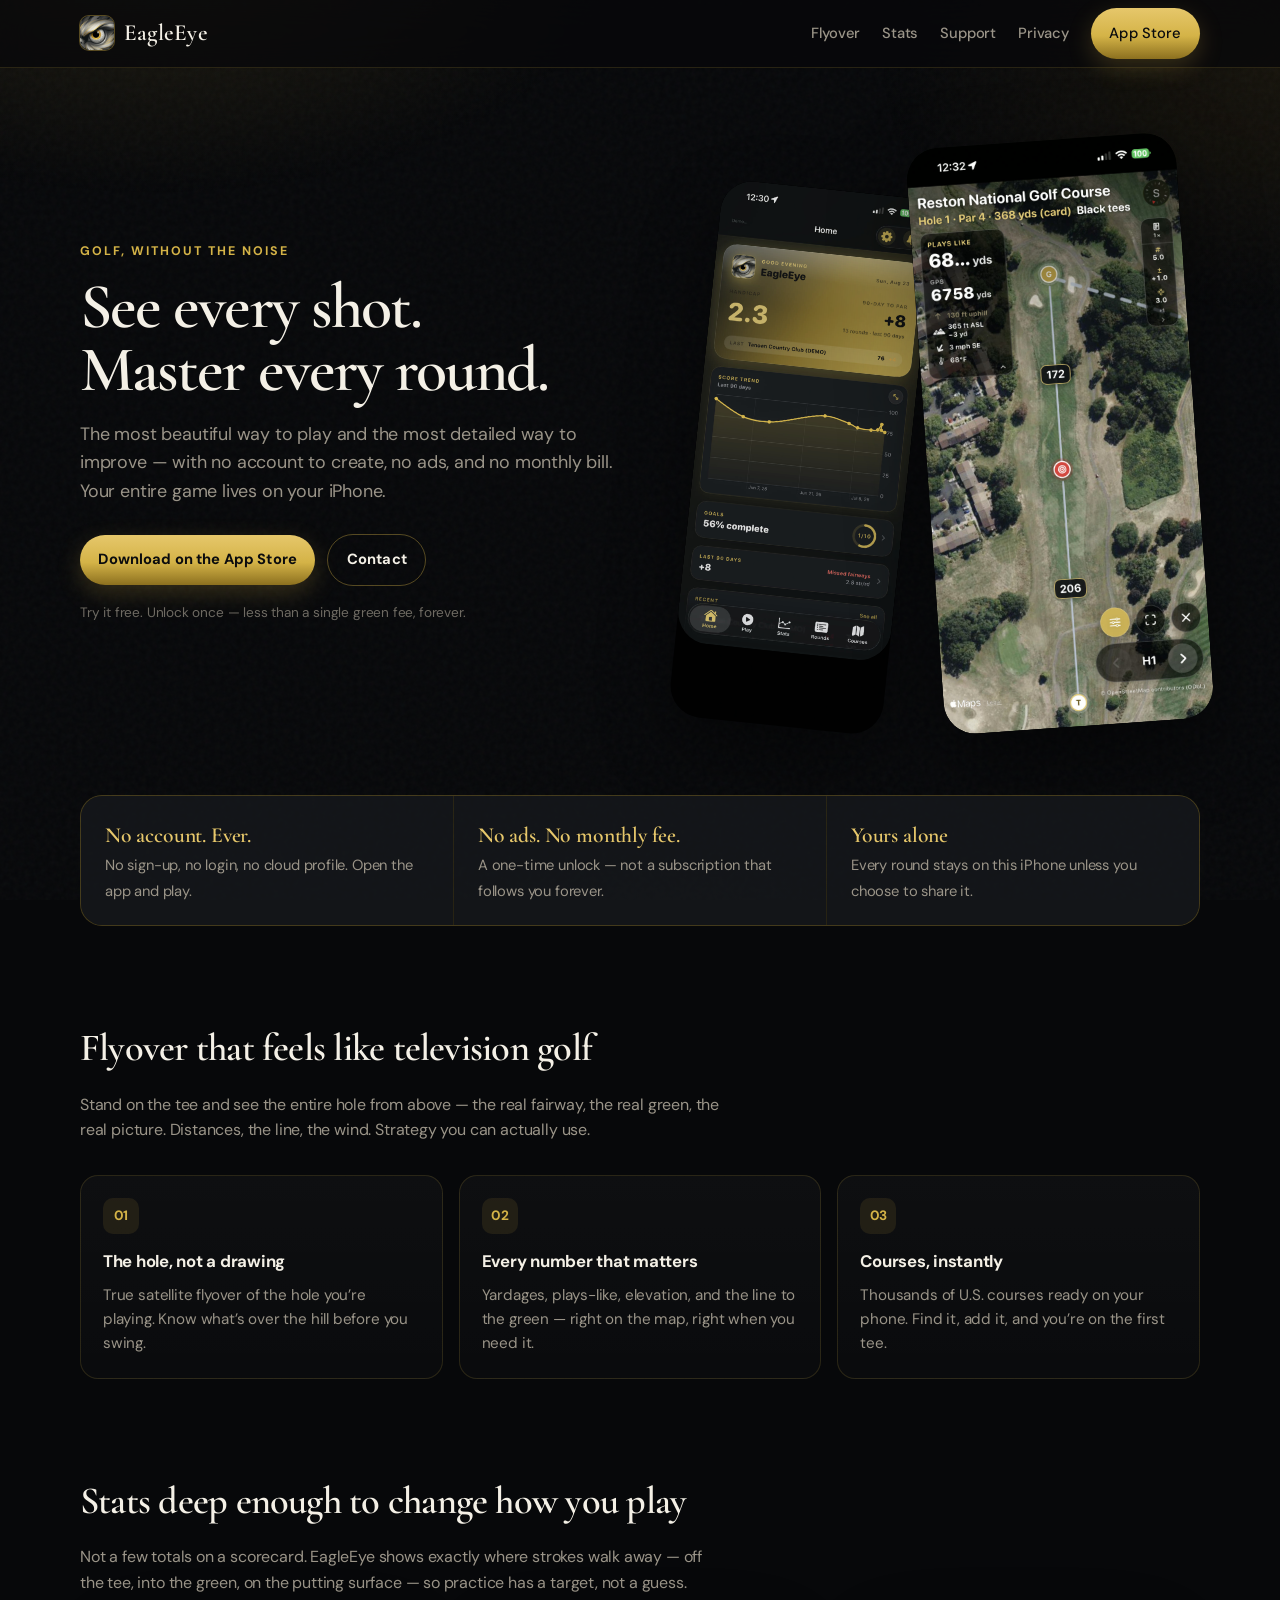
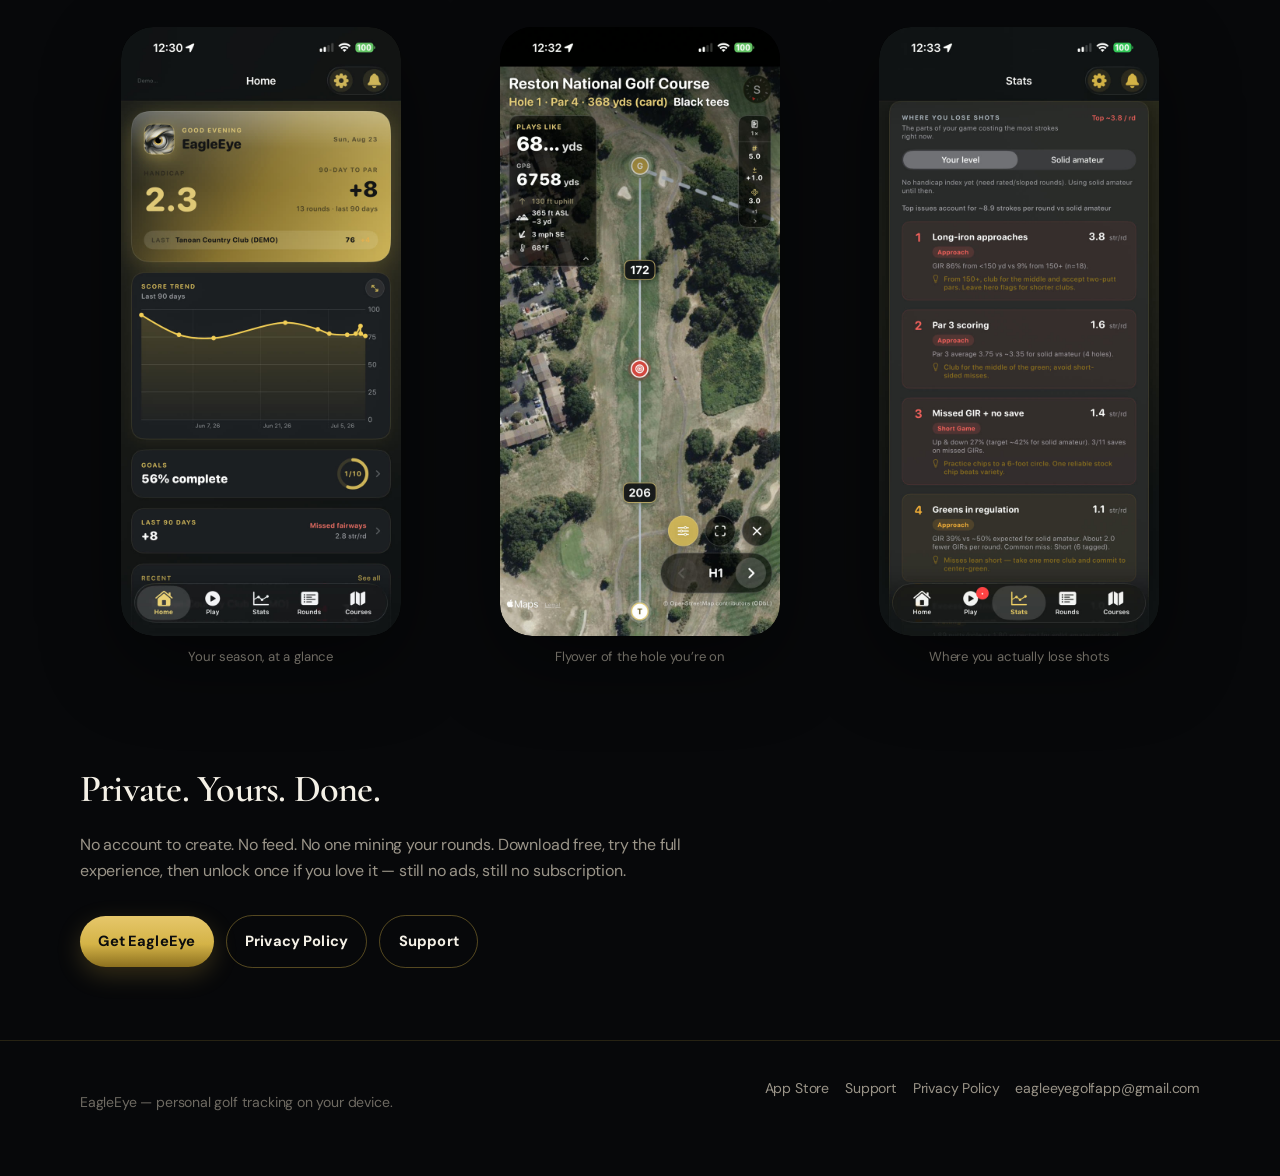
==== index.html @ 77380ff0 "Use the app logo for iMessage and Open Graph previews Replace the AI-generated dawn-tee still with a" ====
<!DOCTYPE html>
<html lang="en">
<head>
  <meta charset="utf-8" />
  <meta name="viewport" content="width=device-width, initial-scale=1" />
  <title>EagleEye — See every shot. Master every round.</title>
  <meta name="description" content="The golf app with no account, no ads, and no monthly fee. Satellite flyover of every hole and the deepest stats on iPhone — your game stays on your phone." />
  <link rel="canonical" href="https://eagleeyegolfapp.github.io/EagleEye/" />
  <meta property="og:title" content="EagleEye — See every shot. Master every round." />
  <meta property="og:description" content="No account. No ads. No subscription. Satellite flyover and tour-level stats, on your iPhone." />
  <meta property="og:image" content="https://eagleeyegolfapp.github.io/EagleEye/assets/og-logo.jpg" />
  <meta property="og:image:width" content="1200" />
  <meta property="og:image:height" content="630" />
  <meta property="og:image:alt" content="EagleEye app logo" />
  <meta property="og:type" content="website" />
  <meta property="og:url" content="https://eagleeyegolfapp.github.io/EagleEye/" />
  <meta name="twitter:card" content="summary_large_image" />
  <meta name="twitter:image" content="https://eagleeyegolfapp.github.io/EagleEye/assets/og-logo.jpg" />
  <meta name="theme-color" content="#07080a" />
  <link rel="icon" type="image/png" href="assets/favicon-32.png" />
  <link rel="apple-touch-icon" href="assets/apple-touch-icon.png" />
  <link rel="preconnect" href="https://fonts.googleapis.com" />
  <link rel="preconnect" href="https://fonts.gstatic.com" crossorigin />
  <link href="https://fonts.googleapis.com/css2?family=Cormorant+Garamond:wght@600;700&amp;family=DM+Sans:ital,opsz,wght@0,9..40,400;0,9..40,500;0,9..40,700;1,9..40,400&amp;display=swap" rel="stylesheet" />
  <link rel="stylesheet" href="assets/site.css" />
  <script type="application/ld+json">
  {"@context":"https://schema.org","@type":"SoftwareApplication","name":"EagleEye","operatingSystem":"iOS","applicationCategory":"SportsApplication","offers":{"@type":"Offer","price":"0","priceCurrency":"USD"},"url":"https://apps.apple.com/app/id6793305657"}
  </script>
</head>
<body>
  <header class="site-header">
    <div class="wrap">
      <a class="brand" href="index.html">
        <img src="assets/icon.png" width="34" height="34" alt="" />
        <span>EagleEye</span>
      </a>
      <nav class="nav" aria-label="Primary">
        <a class="hide-sm" href="index.html#flyover">Flyover</a>
        <a class="hide-sm" href="index.html#stats">Stats</a>
        <a href="support.html">Support</a>
        <a href="privacy.html">Privacy</a>
        <a class="btn" href="https://apps.apple.com/app/id6793305657">App Store</a>
      </nav>
    </div>
  </header>

  <main>
    <section class="wrap hero">
      <div>
        <p class="kicker">Golf, without the noise</p>
        <h1>See every shot.<br />Master every round.</h1>
        <p class="lede">
          The most beautiful way to play and the most detailed way to improve —
          with no account to create, no ads, and no monthly bill.
          Your entire game lives on your iPhone.
        </p>
        <div class="cta-row">
          <a class="btn" href="https://apps.apple.com/app/id6793305657">Download on the App Store</a>
          <a class="btn btn-ghost" href="mailto:eagleeyegolfapp@gmail.com">Contact</a>
        </div>
        <p class="fine">Try it free. Unlock once — less than a single green fee, forever.</p>
      </div>
      <div class="phones" aria-hidden="false">
        <div class="device back">
          <img src="assets/ui-home.jpg" alt="EagleEye home" />
        </div>
        <div class="device front">
          <img src="assets/ui-flyover.jpg" alt="EagleEye satellite flyover of a golf hole" />
        </div>
      </div>
    </section>

    <div class="wrap">
      <div class="proof">
        <div><strong>No account. Ever.</strong><span>No sign-up, no login, no cloud profile. Open the app and play.</span></div>
        <div><strong>No ads. No monthly fee.</strong><span>A one-time unlock — not a subscription that follows you forever.</span></div>
        <div><strong>Yours alone</strong><span>Every round stays on this iPhone unless you choose to share it.</span></div>
      </div>
    </div>

    <section class="wrap section" id="flyover">
      <h2>Flyover that feels like television golf</h2>
      <p class="intro">Stand on the tee and see the entire hole from above — the real fairway, the real green, the real picture. Distances, the line, the wind. Strategy you can actually use.</p>
      <div class="grid-3">
        <article class="card">
          <div class="icon-dot">01</div>
          <h3>The hole, not a drawing</h3>
          <p>True satellite flyover of the hole you’re playing. Know what’s over the hill before you swing.</p>
        </article>
        <article class="card">
          <div class="icon-dot">02</div>
          <h3>Every number that matters</h3>
          <p>Yardages, plays-like, elevation, and the line to the green — right on the map, right when you need it.</p>
        </article>
        <article class="card">
          <div class="icon-dot">03</div>
          <h3>Courses, instantly</h3>
          <p>Thousands of U.S. courses ready on your phone. Find it, add it, and you’re on the first tee.</p>
        </article>
      </div>
    </section>

    <section class="wrap section" id="stats">
      <h2>Stats deep enough to change how you play</h2>
      <p class="intro">Not a few totals on a scorecard. EagleEye shows exactly where strokes walk away — off the tee, into the green, on the putting surface — so practice has a target, not a guess.</p>
      <div class="shots">
        <figure>
          <div class="device" style="width:100%;max-width:280px;margin:0 auto;transform:none">
            <img src="assets/ui-home.jpg" alt="EagleEye home dashboard" />
          </div>
          <figcaption>Your season, at a glance</figcaption>
        </figure>
        <figure>
          <div class="device" style="width:100%;max-width:280px;margin:0 auto;transform:none">
            <img src="assets/ui-flyover.jpg" alt="EagleEye hole flyover" />
          </div>
          <figcaption>Flyover of the hole you’re on</figcaption>
        </figure>
        <figure>
          <div class="device" style="width:100%;max-width:280px;margin:0 auto;transform:none">
            <img src="assets/ui-stats.jpg" alt="EagleEye stroke analysis" />
          </div>
          <figcaption>Where you actually lose shots</figcaption>
        </figure>
      </div>
    </section>

    <section class="wrap section">
      <h2>Private. Yours. Done.</h2>
      <p class="intro">No account to create. No feed. No one mining your rounds. Download free, try the full experience, then unlock once if you love it — still no ads, still no subscription.</p>
      <div class="cta-row">
        <a class="btn" href="https://apps.apple.com/app/id6793305657">Get EagleEye</a>
        <a class="btn btn-ghost" href="privacy.html">Privacy Policy</a>
        <a class="btn btn-ghost" href="support.html">Support</a>
      </div>
    </section>
  </main>

  <footer class="site-footer">
    <div class="wrap">
      <p>EagleEye — personal golf tracking on your device.</p>
      <nav>
        <a href="https://apps.apple.com/app/id6793305657">App Store</a>
        <a href="support.html">Support</a>
        <a href="privacy.html">Privacy Policy</a>
        <a href="mailto:eagleeyegolfapp@gmail.com">eagleeyegolfapp@gmail.com</a>
      </nav>
    </div>
  </footer>
</body>
</html>
---- assets/site.css ----
:root {
  color-scheme: dark;
  --bg: #07080a;
  --bg-2: #0c0d10;
  --elev: #12141a;
  --fg: #f4f0e6;
  --muted: #9a9488;
  --dim: #6e6a62;
  --gold: #d4b347;
  --gold-soft: #e6c76b;
  --gold-deep: #8c701f;
  --line: rgba(212, 179, 71, 0.16);
  --line-strong: rgba(212, 179, 71, 0.38);
  --ink: #0b0c0e;
  --shadow: 0 28px 80px rgba(0, 0, 0, 0.45);
  --radius: 22px;
  --nav-h: 68px;
  --font: "DM Sans", ui-sans-serif, system-ui, -apple-system, "Segoe UI", sans-serif;
  --display: "Cormorant Garamond", "Times New Roman", serif;
}

*, *::before, *::after { box-sizing: border-box; }
html { scroll-behavior: smooth; }
html, body { margin: 0; min-height: 100%; }
body {
  font-family: var(--font);
  background: var(--bg);
  color: var(--fg);
  line-height: 1.6;
  letter-spacing: -0.011em;
  -webkit-font-smoothing: antialiased;
}

body::before {
  content: "";
  position: fixed;
  inset: 0;
  pointer-events: none;
  z-index: 0;
  background:
    radial-gradient(900px 520px at 12% -10%, rgba(212, 179, 71, 0.14), transparent 55%),
    radial-gradient(800px 480px at 100% 8%, rgba(90, 70, 20, 0.18), transparent 50%),
    radial-gradient(700px 500px at 50% 120%, rgba(212, 179, 71, 0.06), transparent 50%);
}
body::after {
  content: "";
  position: fixed;
  inset: 0;
  pointer-events: none;
  z-index: 0;
  opacity: 0.035;
  background-image: url("data:image/svg+xml,%3Csvg viewBox='0 0 200 200' xmlns='http://www.w3.org/2000/svg'%3E%3Cfilter id='n'%3E%3CfeTurbulence type='fractalNoise' baseFrequency='.85' numOctaves='4' stitchTiles='stitch'/%3E%3C/filter%3E%3Crect width='100%25' height='100%25' filter='url(%23n)'/%3E%3C/svg%3E");
}

img { max-width: 100%; height: auto; }
a { color: var(--gold); text-underline-offset: 3px; }
a:hover { color: var(--gold-soft); }
.wrap {
  width: min(1120px, calc(100% - 40px));
  margin: 0 auto;
  position: relative;
  z-index: 1;
}

.site-header {
  position: sticky;
  top: 0;
  z-index: 20;
  height: var(--nav-h);
  display: flex;
  align-items: center;
  backdrop-filter: blur(18px);
  -webkit-backdrop-filter: blur(18px);
  background: rgba(7, 8, 10, 0.72);
  border-bottom: 1px solid var(--line);
}
.site-header .wrap {
  display: flex;
  align-items: center;
  justify-content: space-between;
  gap: 16px;
  width: min(1120px, calc(100% - 32px));
}
.brand {
  display: flex;
  align-items: center;
  gap: 10px;
  text-decoration: none;
  color: var(--fg);
}
.brand img {
  width: 34px;
  height: 34px;
  border-radius: 9px;
  box-shadow: 0 0 0 1px var(--line-strong);
}
.brand span {
  font-family: var(--display);
  font-size: 1.45rem;
  font-weight: 600;
  letter-spacing: 0.01em;
}
.nav {
  display: flex;
  align-items: center;
  gap: 22px;
}
.nav a {
  color: var(--muted);
  text-decoration: none;
  font-size: 0.92rem;
  font-weight: 500;
}
.nav a:hover, .nav a[aria-current="page"] { color: var(--fg); }
.btn {
  display: inline-flex;
  align-items: center;
  justify-content: center;
  gap: 8px;
  padding: 0.85rem 1.15rem;
  border-radius: 999px;
  background: linear-gradient(180deg, var(--gold-soft), var(--gold) 55%, var(--gold-deep));
  color: var(--ink) !important;
  text-decoration: none !important;
  font-weight: 700;
  font-size: 0.92rem;
  letter-spacing: 0.01em;
  box-shadow: 0 8px 24px rgba(212, 179, 71, 0.22);
  border: 0;
}
.btn:hover { filter: brightness(1.06); color: var(--ink) !important; }
.btn-ghost {
  background: transparent;
  color: var(--fg) !important;
  box-shadow: none;
  border: 1px solid var(--line-strong);
}
.btn-ghost:hover { background: rgba(255,255,255,0.04); color: var(--fg) !important; }

.hero {
  padding: 72px 0 40px;
  display: grid;
  grid-template-columns: 1.05fr 0.95fr;
  gap: 48px;
  align-items: center;
}
.kicker {
  color: var(--gold);
  font-size: 0.78rem;
  font-weight: 700;
  letter-spacing: 0.16em;
  text-transform: uppercase;
  margin: 0 0 14px;
}
h1 {
  font-family: var(--display);
  font-weight: 600;
  font-size: clamp(2.6rem, 5vw, 4.4rem);
  line-height: 0.98;
  letter-spacing: -0.03em;
  margin: 0 0 18px;
}
.lede {
  font-size: 1.12rem;
  color: var(--muted);
  max-width: 38rem;
  margin: 0 0 28px;
}
.cta-row { display: flex; flex-wrap: wrap; gap: 12px; align-items: center; }
.fine {
  margin: 16px 0 0;
  color: var(--dim);
  font-size: 0.85rem;
}

.phones {
  display: flex;
  justify-content: center;
  gap: 16px;
  position: relative;
}
.device {
  width: min(270px, 100%);
  border-radius: 32px;
  padding: 0;
  background: #000;
  box-shadow: var(--shadow);
  overflow: hidden;
}
.device img {
  display: block;
  width: 100%;
  border-radius: 32px;
}
.device.back {
  width: min(230px, 42%);
  margin-top: 48px;
  opacity: 0.88;
  transform: rotate(6deg);
}
.device.front { z-index: 1; transform: rotate(-4deg); }

.proof {
  display: grid;
  grid-template-columns: repeat(3, 1fr);
  gap: 1px;
  background: var(--line);
  border: 1px solid var(--line);
  border-radius: var(--radius);
  overflow: hidden;
  margin: 28px 0 72px;
}
.proof div {
  background: rgba(18, 20, 26, 0.9);
  padding: 22px 24px;
}
.proof strong {
  display: block;
  font-family: var(--display);
  font-size: 1.35rem;
  font-weight: 600;
  color: var(--gold-soft);
}
.proof span { color: var(--muted); font-size: 0.92rem; }

.section { padding: 20px 0 72px; }
.section h2 {
  font-family: var(--display);
  font-size: clamp(1.8rem, 3vw, 2.5rem);
  font-weight: 600;
  letter-spacing: -0.02em;
  margin: 0 0 12px;
  color: var(--fg);
}
.section .intro {
  color: var(--muted);
  max-width: 40rem;
  margin: 0 0 32px;
}

.grid-3 {
  display: grid;
  grid-template-columns: repeat(3, 1fr);
  gap: 16px;
}
.card {
  background: linear-gradient(180deg, rgba(255,255,255,0.03), rgba(255,255,255,0.015));
  border: 1px solid var(--line);
  border-radius: 18px;
  padding: 22px;
}
.card h3 {
  margin: 0 0 8px;
  font-size: 1.05rem;
  letter-spacing: -0.015em;
}
.card p, .card li { color: var(--muted); margin: 0; font-size: 0.95rem; }
.icon-dot {
  width: 36px; height: 36px;
  border-radius: 10px;
  display: grid; place-items: center;
  margin-bottom: 14px;
  background: rgba(212, 179, 71, 0.1);
  color: var(--gold);
  font-size: 0.85rem;
  font-weight: 700;
}

.shots {
  display: grid;
  grid-template-columns: repeat(3, 1fr);
  gap: 18px;
}
.shots figure { margin: 0; }
.shots figcaption {
  text-align: center;
  color: var(--dim);
  font-size: 0.82rem;
  margin-top: 10px;
}

.legal-hero, .page-hero {
  padding: 48px 0 12px;
}
.legal-hero h1, .page-hero h1 {
  font-size: clamp(2.2rem, 4vw, 3.4rem);
}
.meta { color: var(--muted); margin: 0 0 28px; }

article.legal {
  max-width: 46rem;
  padding-bottom: 64px;
}
article.legal h2 {
  font-family: var(--display);
  font-size: 1.55rem;
  color: var(--gold-soft);
  margin: 2.1rem 0 0.7rem;
  font-weight: 600;
}
article.legal h3 {
  font-size: 1.02rem;
  margin: 1.35rem 0 0.45rem;
  color: var(--fg);
}
article.legal p, article.legal li { color: #e8e2d4; }
article.legal ul { padding-left: 1.15rem; }
article.legal li { margin: 0.38rem 0; }

.faq details {
  border: 1px solid var(--line);
  border-radius: 16px;
  background: var(--elev);
  padding: 4px 18px 4px;
  margin: 0 0 10px;
}
.faq summary {
  cursor: pointer;
  list-style: none;
  padding: 14px 0;
  font-weight: 650;
  letter-spacing: -0.01em;
}
.faq summary::-webkit-details-marker { display: none; }
.faq details p, .faq details ul { color: var(--muted); }
.faq details[open] summary { color: var(--gold-soft); }

.site-footer {
  border-top: 1px solid var(--line);
  padding: 36px 0 48px;
  color: var(--dim);
  font-size: 0.88rem;
  position: relative;
  z-index: 1;
}
.site-footer .wrap {
  display: flex;
  justify-content: space-between;
  gap: 18px;
  flex-wrap: wrap;
}
.site-footer nav { display: flex; gap: 16px; flex-wrap: wrap; }
.site-footer a { color: var(--muted); text-decoration: none; }
.site-footer a:hover { color: var(--gold); }

@media (max-width: 860px) {
  .hero, .grid-3, .shots, .proof { grid-template-columns: 1fr; }
  .device.back { display: none; }
  .device.front { transform: none; width: min(280px, 78%); margin: 0 auto; }
  .nav .hide-sm { display: none; }
  h1 { font-size: 2.5rem; }
  .hero { padding-top: 40px; gap: 28px; }
}
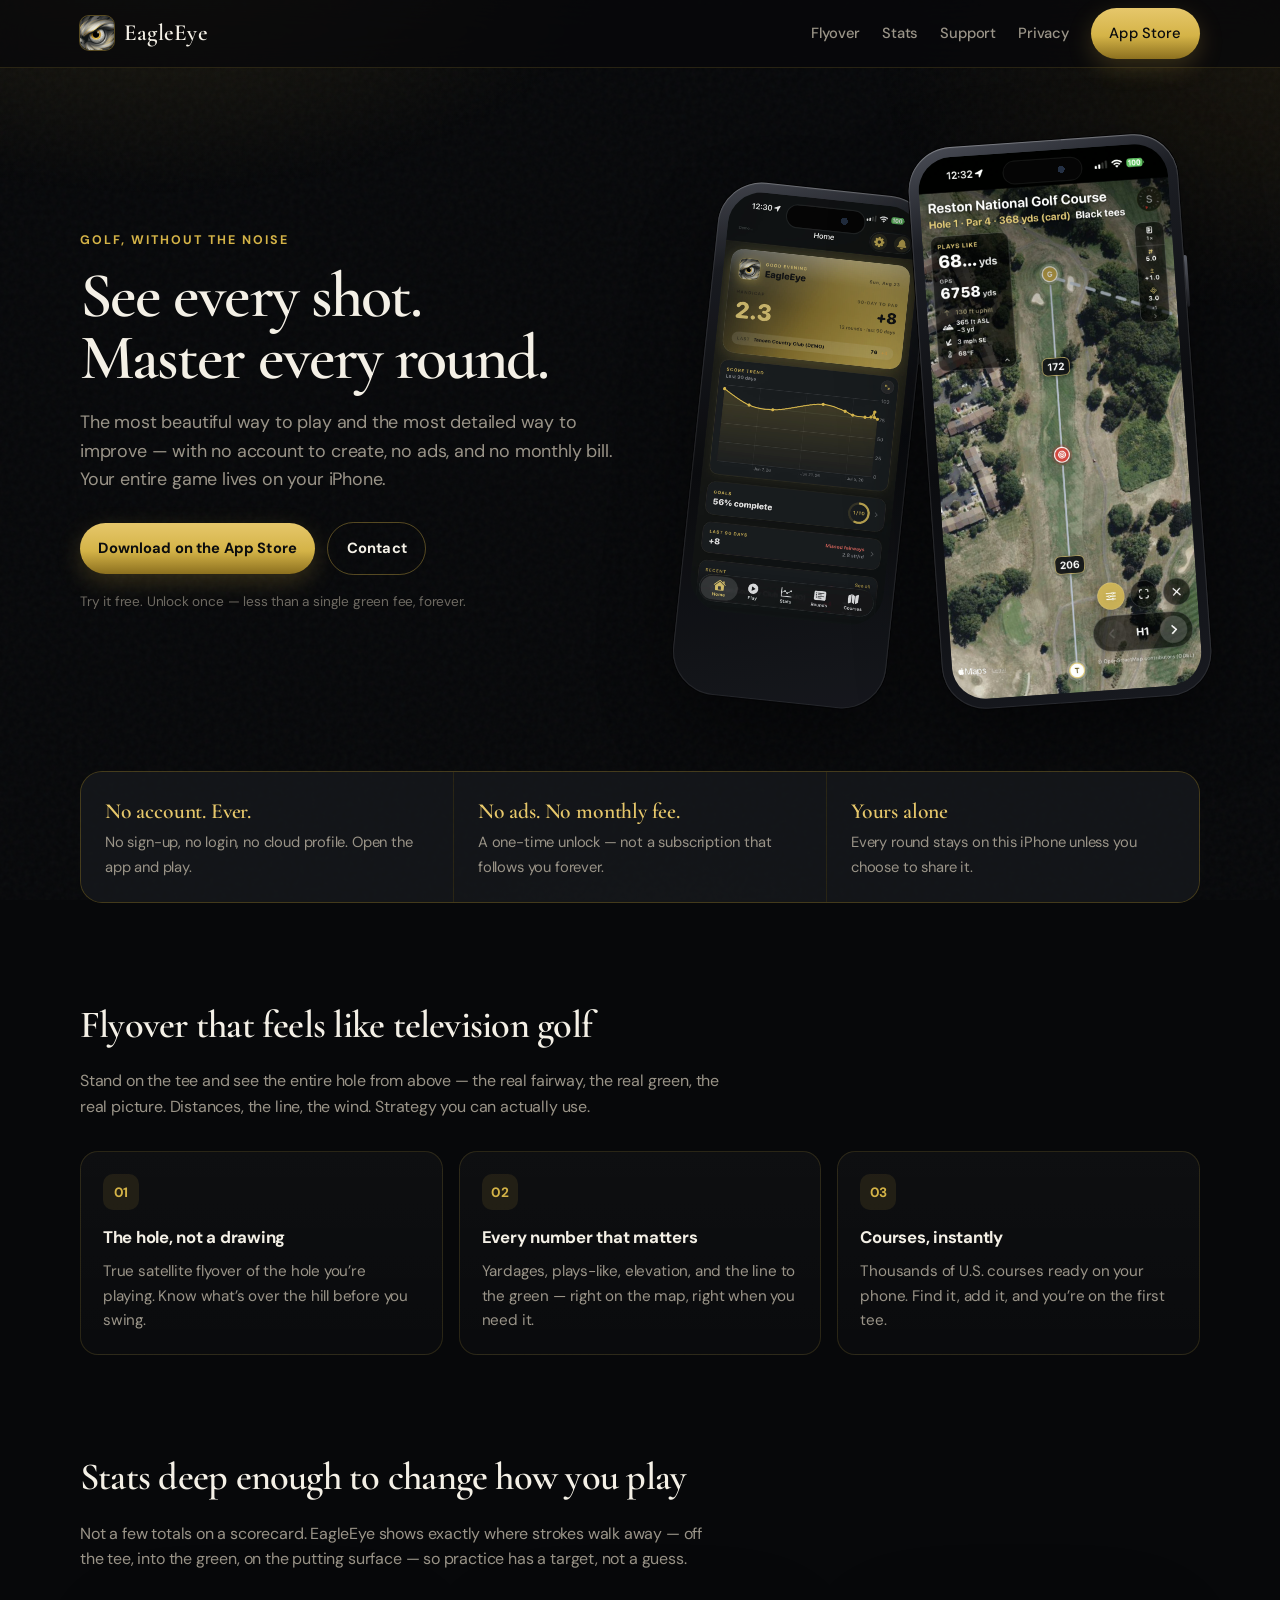
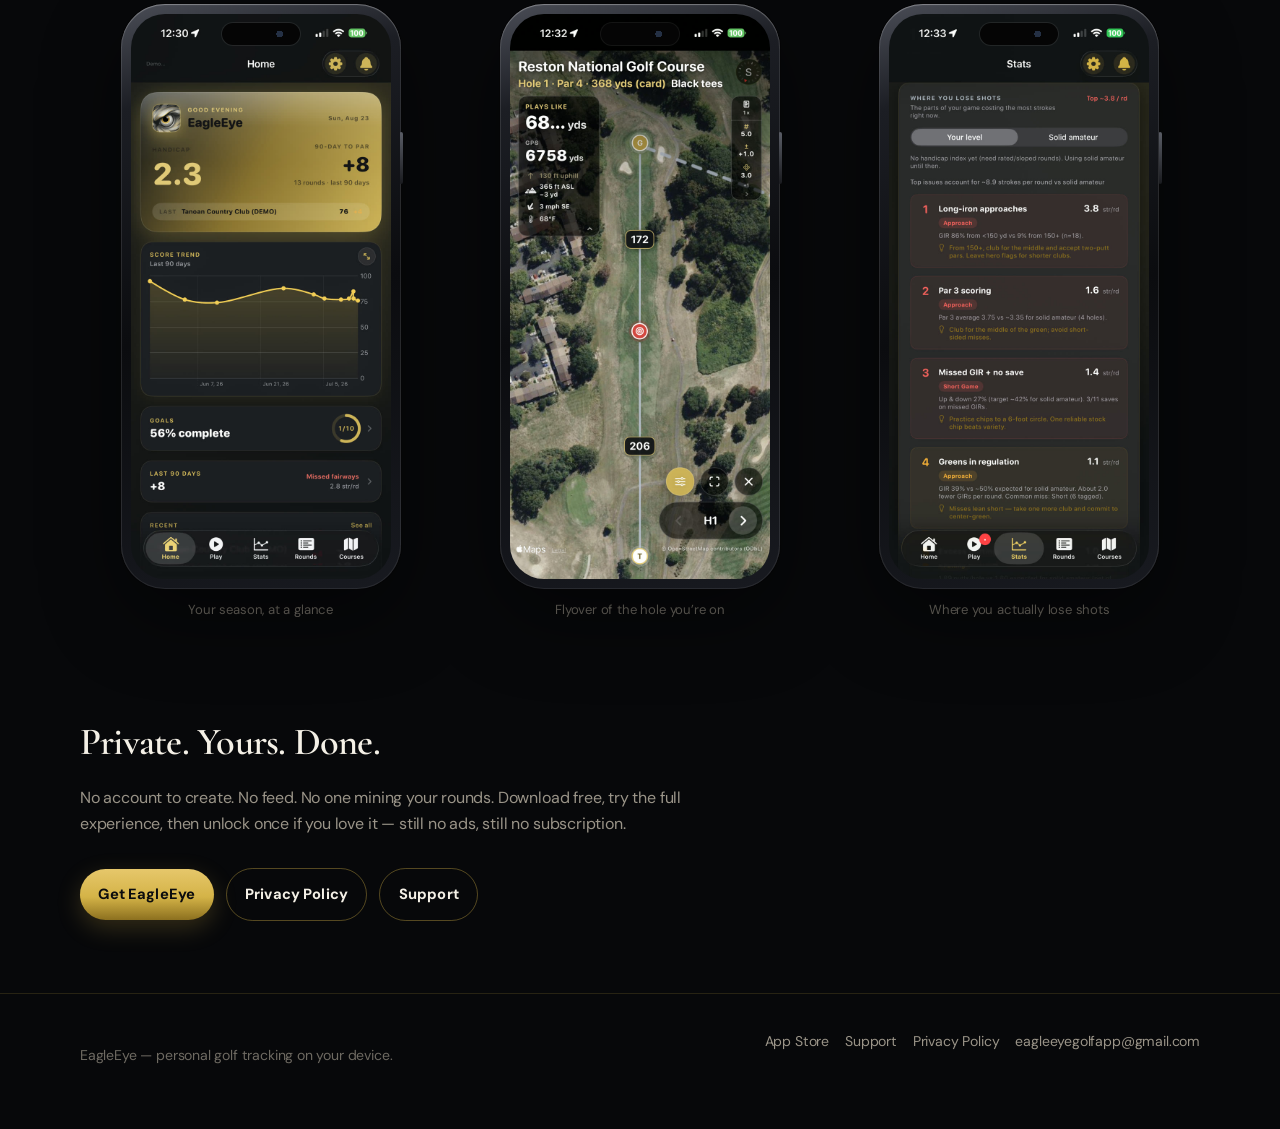
==== commit 3fe76de0: "Add iPhone bezels around website screenshots Frame Home, Flyover, and Stats captures in a CSS iPhone" ====
--- a/index.html
+++ b/index.html
@@ -22,7 +22,7 @@
   <link rel="preconnect" href="https://fonts.googleapis.com" />
   <link rel="preconnect" href="https://fonts.gstatic.com" crossorigin />
   <link href="https://fonts.googleapis.com/css2?family=Cormorant+Garamond:wght@600;700&amp;family=DM+Sans:ital,opsz,wght@0,9..40,400;0,9..40,500;0,9..40,700;1,9..40,400&amp;display=swap" rel="stylesheet" />
-  <link rel="stylesheet" href="assets/site.css" />
+  <link rel="stylesheet" href="assets/site.css?v=iphone" />
   <script type="application/ld+json">
   {"@context":"https://schema.org","@type":"SoftwareApplication","name":"EagleEye","operatingSystem":"iOS","applicationCategory":"SportsApplication","offers":{"@type":"Offer","price":"0","priceCurrency":"USD"},"url":"https://apps.apple.com/app/id6793305657"}
   </script>
--- a/assets/site.css
+++ b/assets/site.css
@@ -180,17 +180,51 @@
   position: relative;
 }
 .device {
+  --bezel: 10px;
+  --screen-radius: 34px;
   width: min(270px, 100%);
-  border-radius: 32px;
-  padding: 0;
-  background: #000;
-  box-shadow: var(--shadow);
-  overflow: hidden;
+  position: relative;
+  border-radius: calc(var(--screen-radius) + var(--bezel));
+  padding: var(--bezel);
+  background:
+    linear-gradient(165deg, #4a4d56 0%, #1c1e24 16%, #0b0c0f 52%, #181a20 100%);
+  box-shadow:
+    inset 0 1px 1px rgba(255, 255, 255, 0.28),
+    inset 0 0 0 1px rgba(255, 255, 255, 0.08),
+    0 0 0 1px #050506,
+    var(--shadow);
 }
 .device img {
   display: block;
   width: 100%;
-  border-radius: 32px;
+  border-radius: var(--screen-radius);
+}
+.device::before {
+  content: "";
+  position: absolute;
+  z-index: 2;
+  top: calc(var(--bezel) + 9px);
+  left: 50%;
+  width: 78px;
+  height: 22px;
+  transform: translateX(-50%);
+  border-radius: 14px;
+  background:
+    radial-gradient(circle 3.5px at 74% 50%, #243044 100%, transparent 100%),
+    #050505;
+  box-shadow: 0 0 0 1px rgba(255, 255, 255, 0.08);
+  pointer-events: none;
+}
+.device::after {
+  content: "";
+  position: absolute;
+  right: -2.5px;
+  top: 22%;
+  width: 3px;
+  height: 52px;
+  border-radius: 1px 2px 2px 1px;
+  background: linear-gradient(#5a5d66, #1a1b1f);
+  pointer-events: none;
 }
 .device.back {
   width: min(230px, 42%);
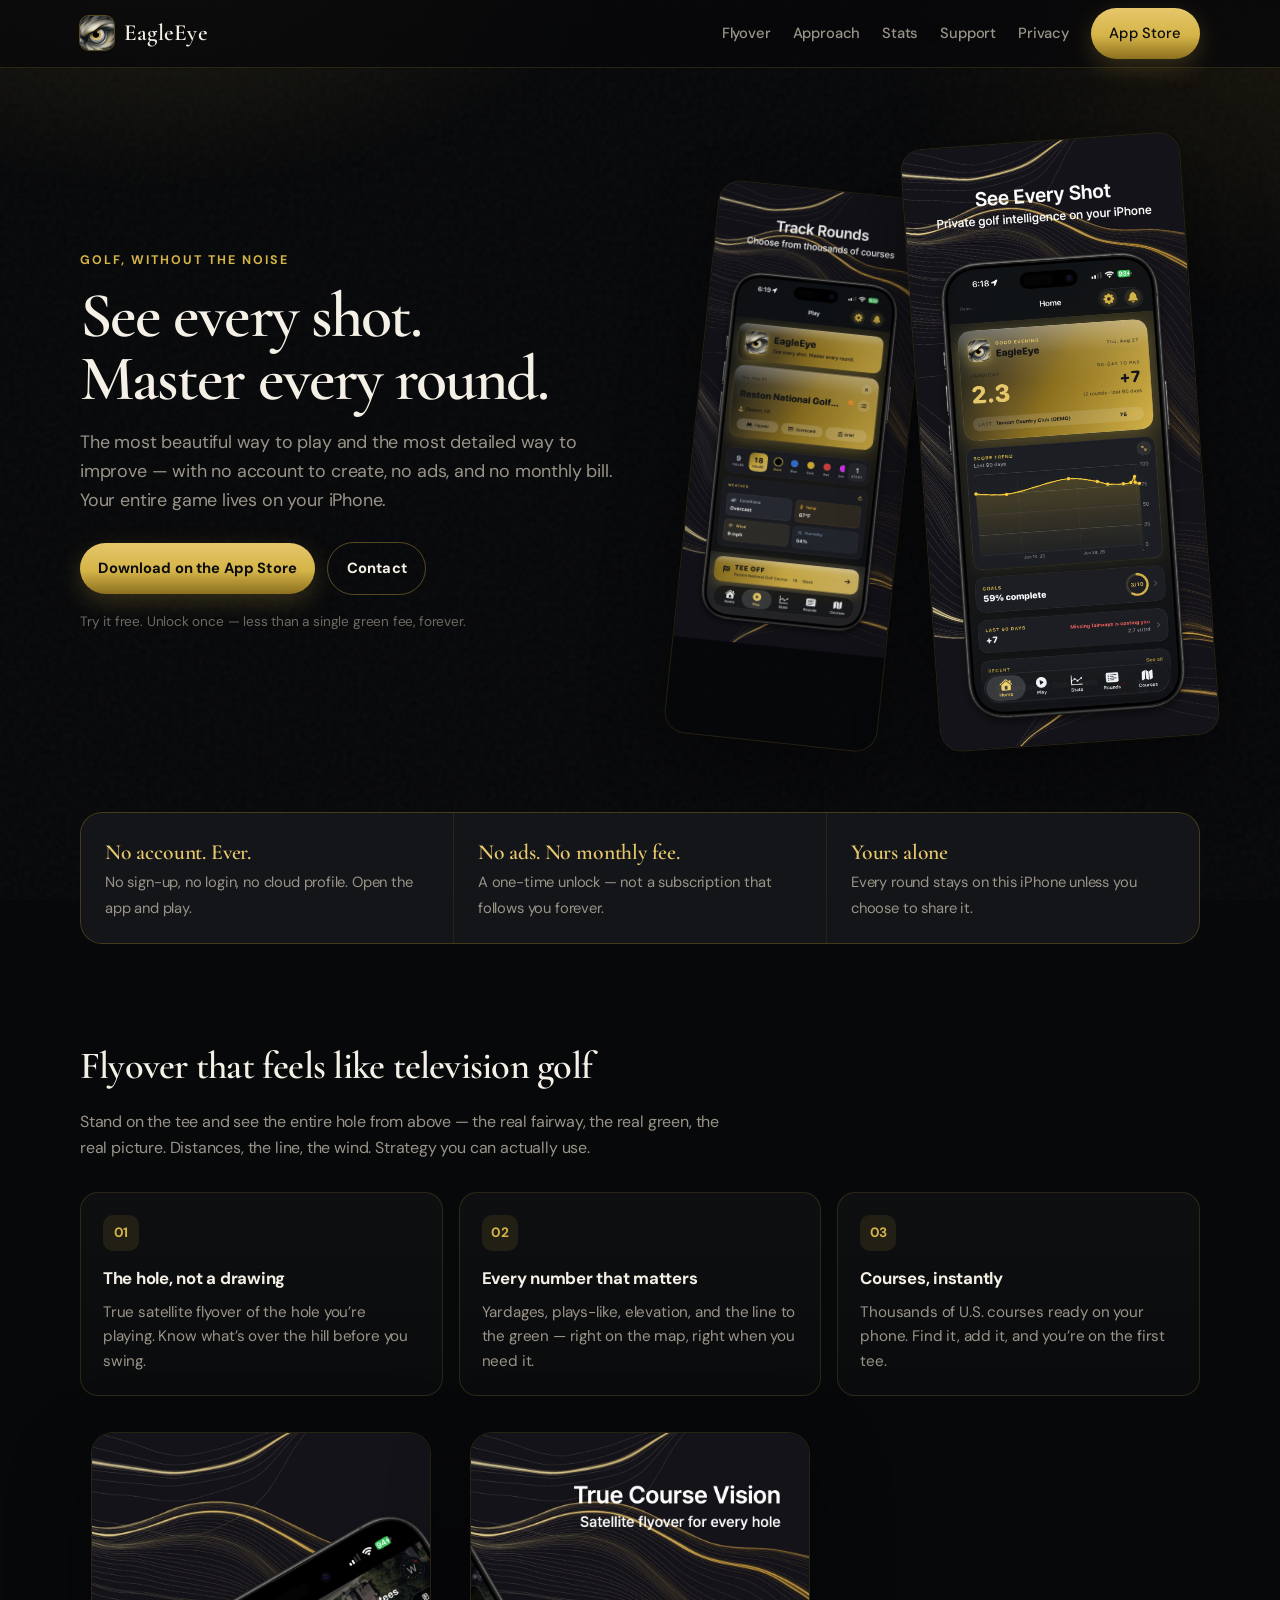
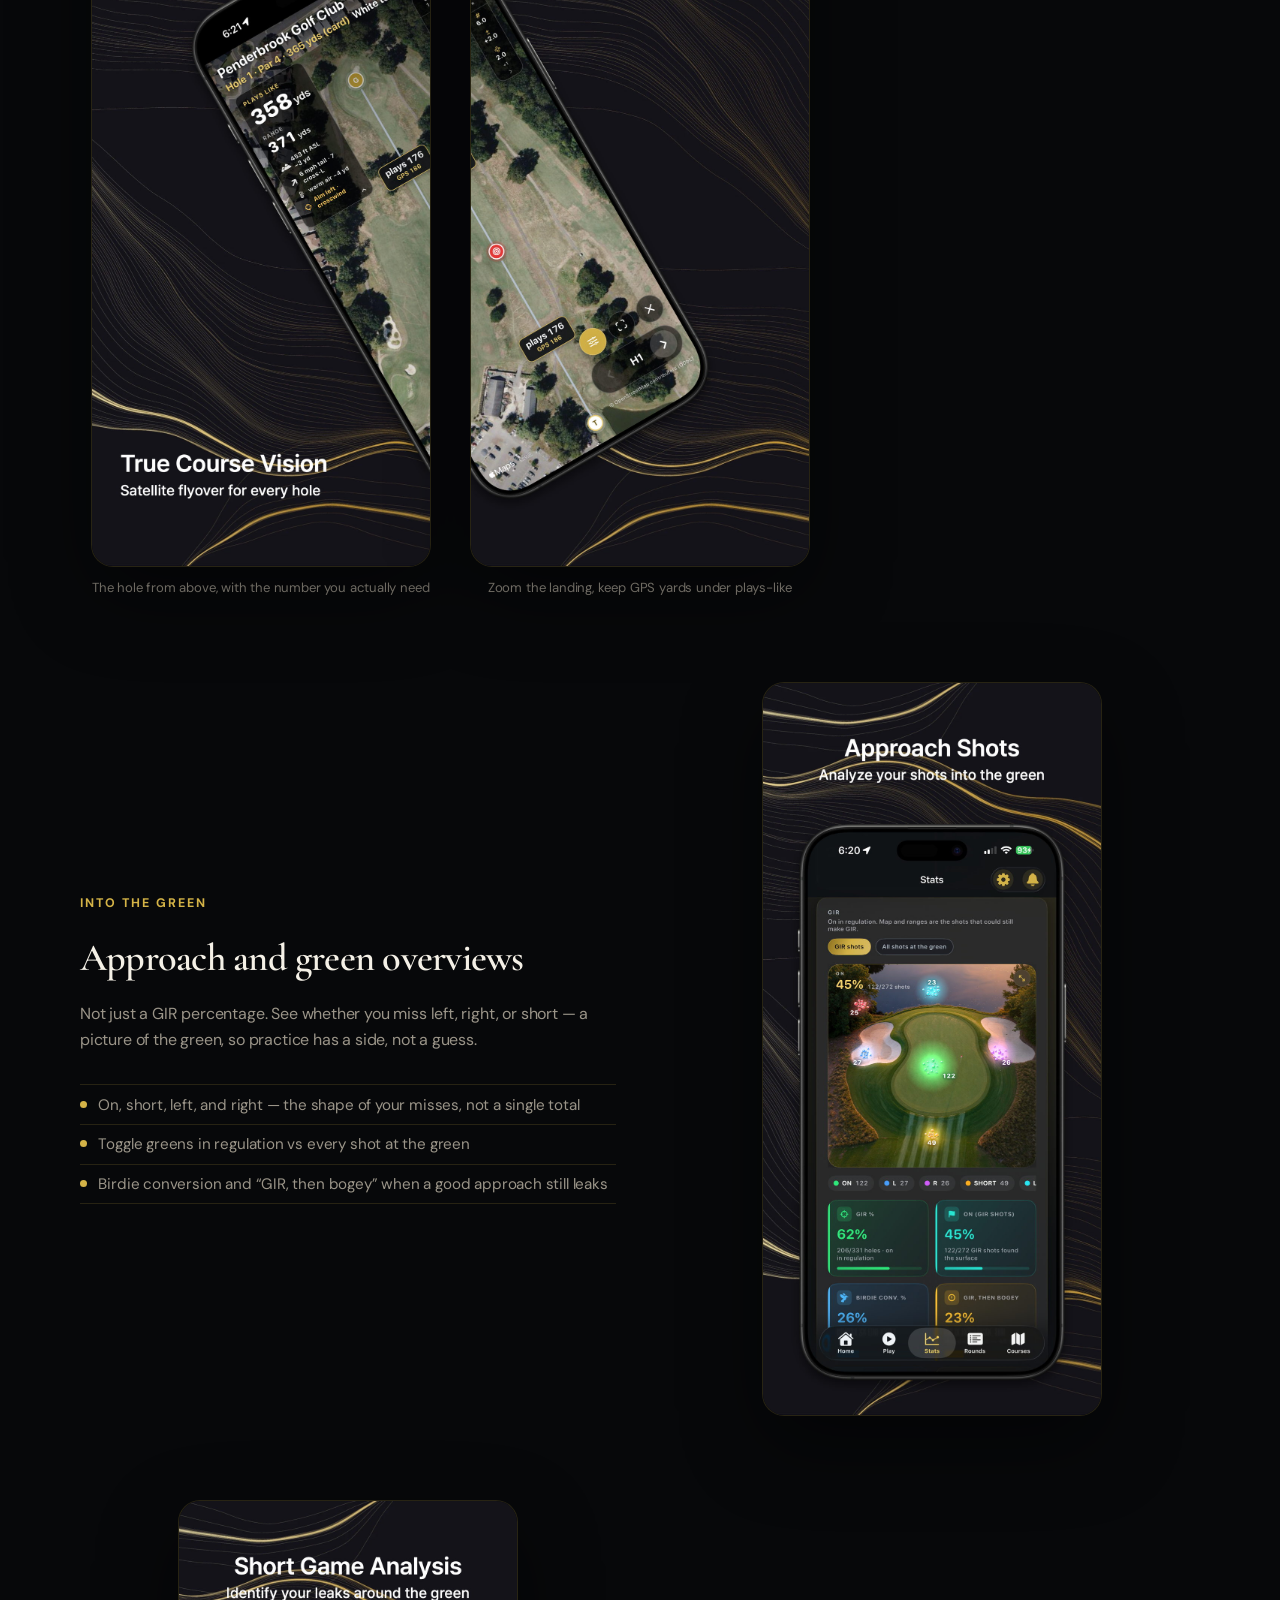
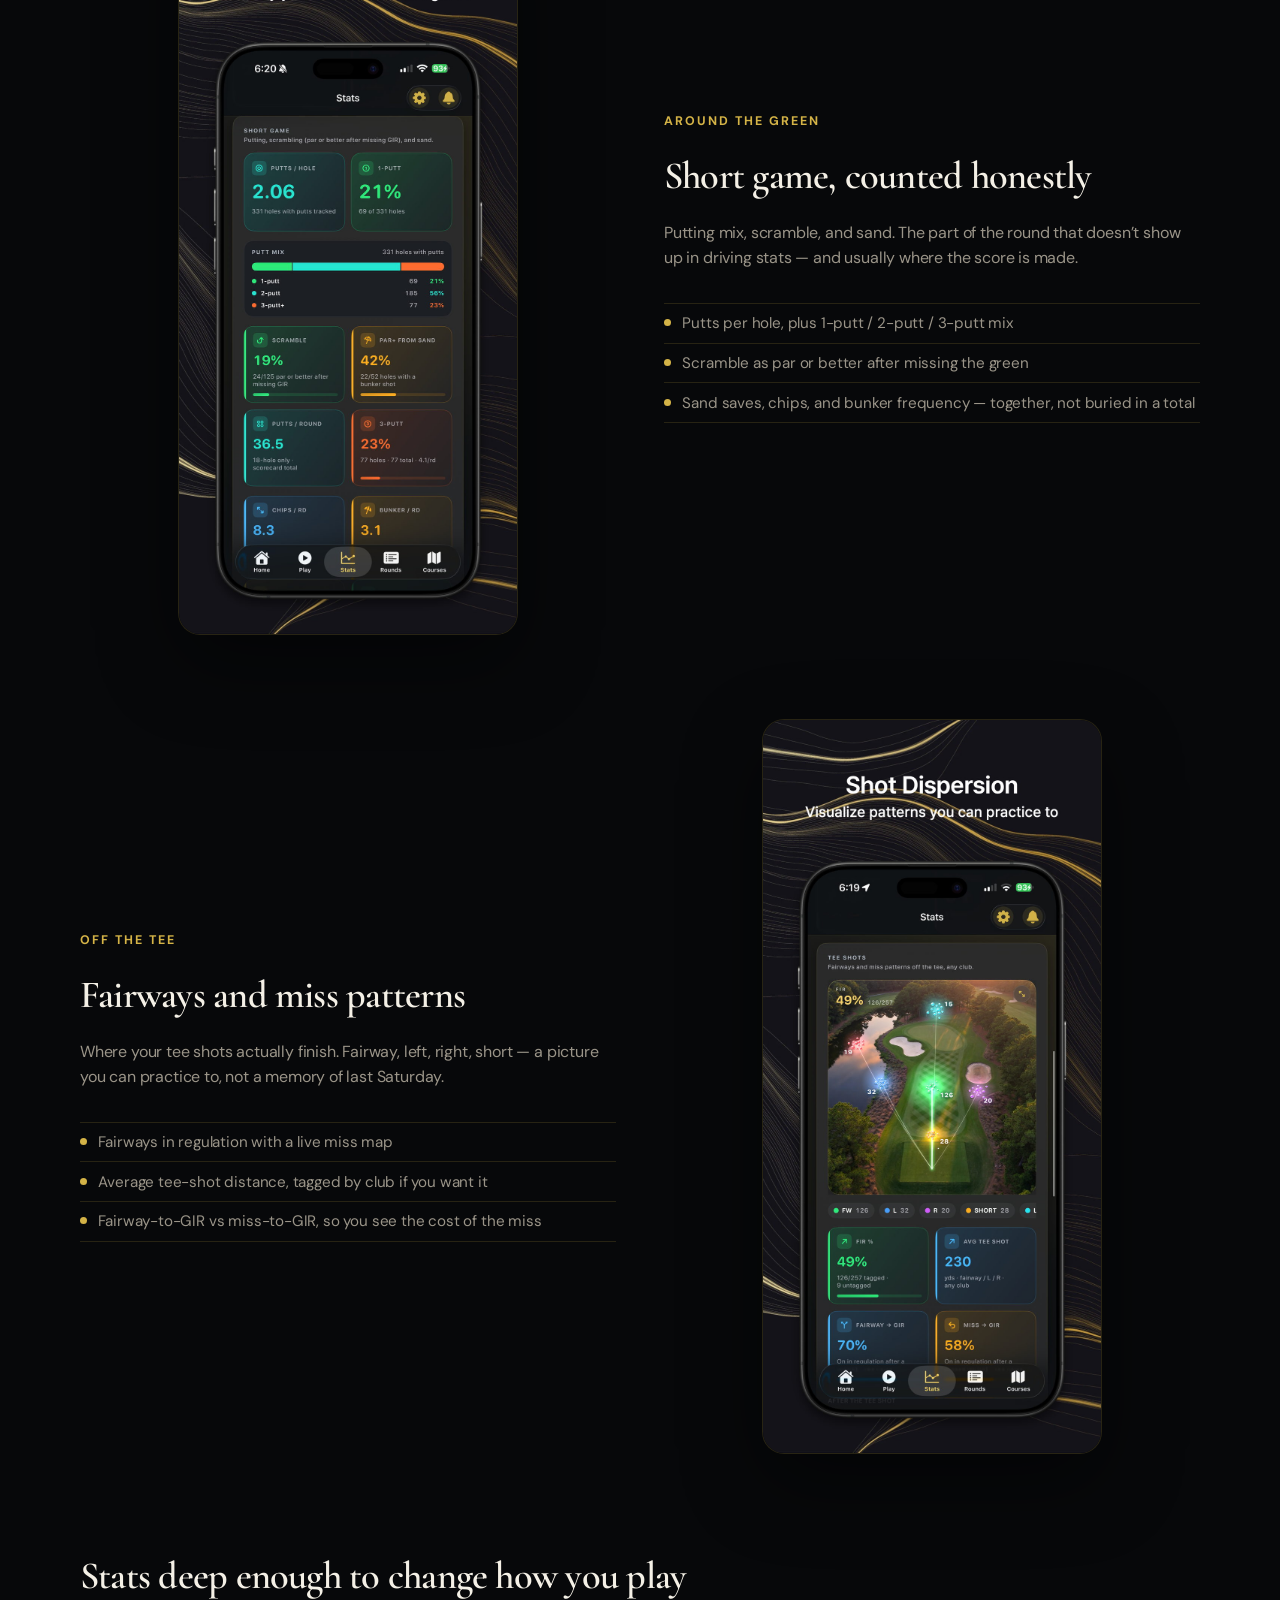
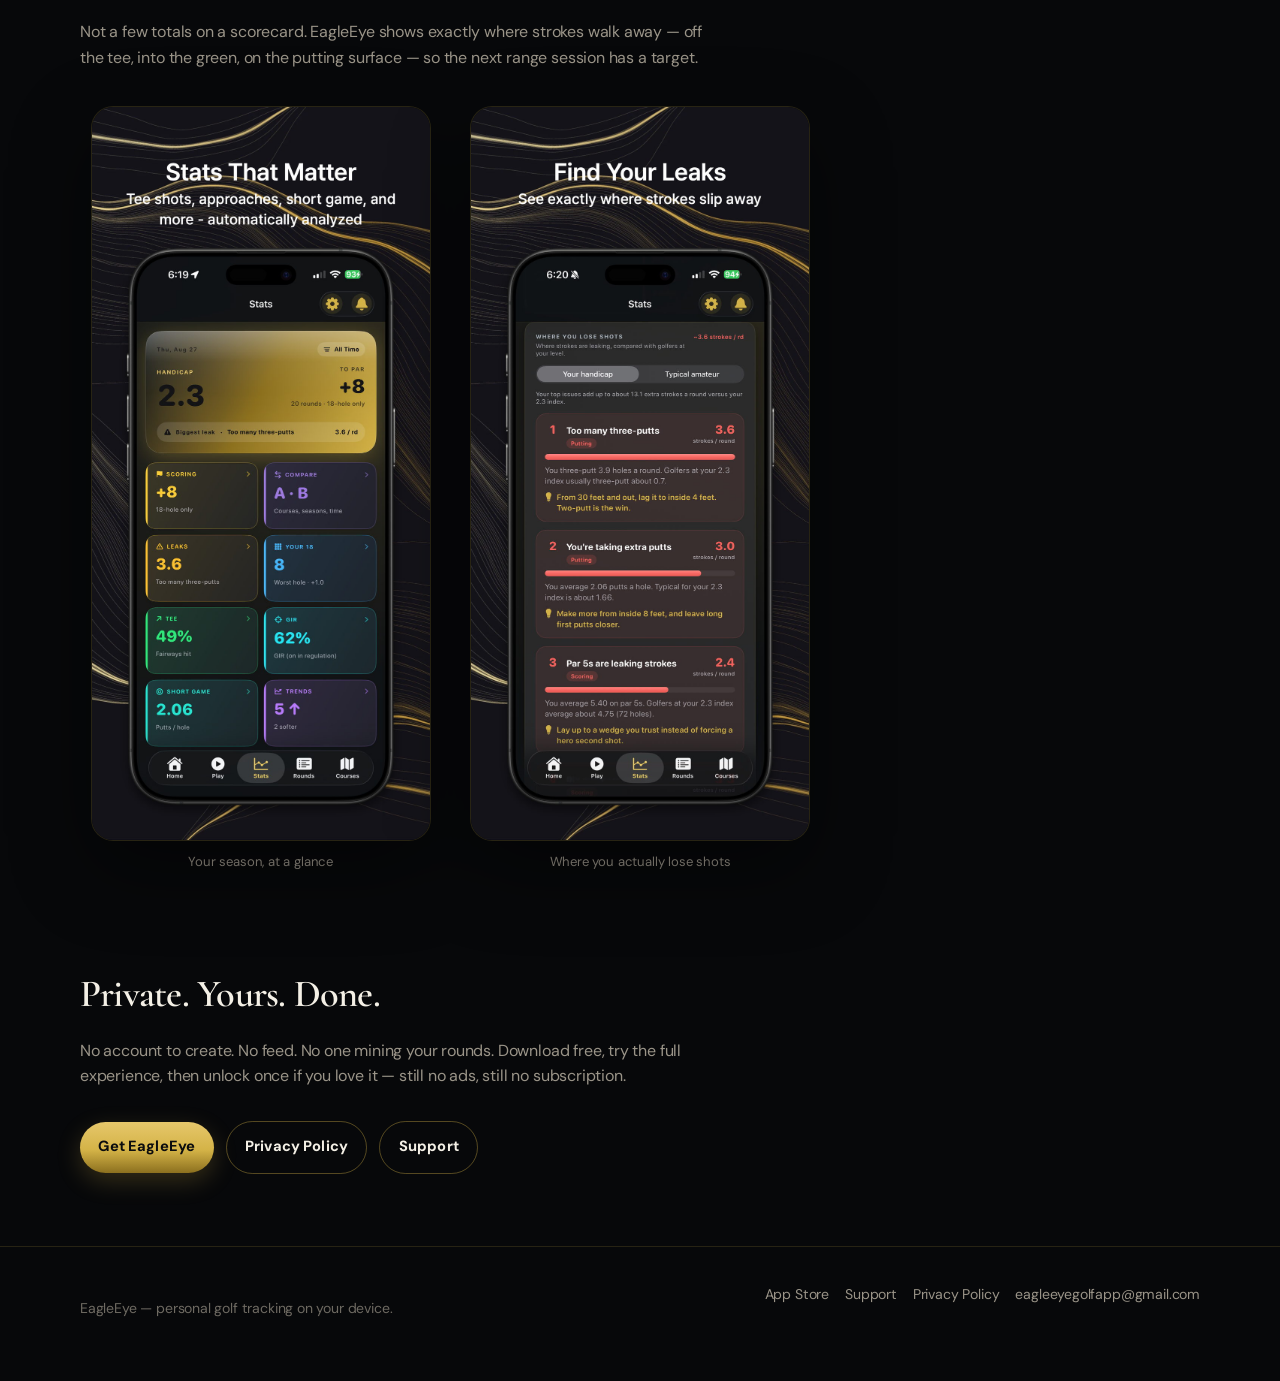
==== commit 891becb9: "Expand the homepage with V3 screenshots. Replace the three old device shots with the framed 1.3 set " ====
--- a/index.html
+++ b/index.html
@@ -4,10 +4,10 @@
   <meta charset="utf-8" />
   <meta name="viewport" content="width=device-width, initial-scale=1" />
   <title>EagleEye — See every shot. Master every round.</title>
-  <meta name="description" content="The golf app with no account, no ads, and no monthly fee. Satellite flyover of every hole and the deepest stats on iPhone — your game stays on your phone." />
+  <meta name="description" content="The golf app with no account, no ads, and no monthly fee. Satellite flyover of every hole, approach and green maps, and the deepest stats on iPhone — your game stays on your phone." />
   <link rel="canonical" href="https://eagleeyegolfapp.github.io/EagleEye/" />
   <meta property="og:title" content="EagleEye — See every shot. Master every round." />
-  <meta property="og:description" content="No account. No ads. No subscription. Satellite flyover and tour-level stats, on your iPhone." />
+  <meta property="og:description" content="No account. No ads. No subscription. Satellite flyover, approach maps, and tour-level stats, on your iPhone." />
   <meta property="og:image" content="https://eagleeyegolfapp.github.io/EagleEye/assets/og-logo.jpg" />
   <meta property="og:image:width" content="1200" />
   <meta property="og:image:height" content="630" />
@@ -22,7 +22,7 @@
   <link rel="preconnect" href="https://fonts.googleapis.com" />
   <link rel="preconnect" href="https://fonts.gstatic.com" crossorigin />
   <link href="https://fonts.googleapis.com/css2?family=Cormorant+Garamond:wght@600;700&amp;family=DM+Sans:ital,opsz,wght@0,9..40,400;0,9..40,500;0,9..40,700;1,9..40,400&amp;display=swap" rel="stylesheet" />
-  <link rel="stylesheet" href="assets/site.css?v=iphone" />
+  <link rel="stylesheet" href="assets/site.css?v=v3" />
   <script type="application/ld+json">
   {"@context":"https://schema.org","@type":"SoftwareApplication","name":"EagleEye","operatingSystem":"iOS","applicationCategory":"SportsApplication","offers":{"@type":"Offer","price":"0","priceCurrency":"USD"},"url":"https://apps.apple.com/app/id6793305657"}
   </script>
@@ -36,6 +36,7 @@
       </a>
       <nav class="nav" aria-label="Primary">
         <a class="hide-sm" href="index.html#flyover">Flyover</a>
+        <a class="hide-sm" href="index.html#approach">Approach</a>
         <a class="hide-sm" href="index.html#stats">Stats</a>
         <a href="support.html">Support</a>
         <a href="privacy.html">Privacy</a>
@@ -61,11 +62,11 @@
         <p class="fine">Try it free. Unlock once — less than a single green fee, forever.</p>
       </div>
       <div class="phones" aria-hidden="false">
-        <div class="device back">
-          <img src="assets/ui-home.jpg" alt="EagleEye home" />
-        </div>
-        <div class="device front">
-          <img src="assets/ui-flyover.jpg" alt="EagleEye satellite flyover of a golf hole" />
+        <div class="poster back">
+          <img src="assets/ui-play.jpg" alt="EagleEye Play — pick a course and start a round" width="900" height="1951" />
+        </div>
+        <div class="poster front">
+          <img src="assets/ui-hero.jpg" alt="EagleEye home — See every shot" width="900" height="1951" />
         </div>
       </div>
     </section>
@@ -98,27 +99,89 @@
           <p>Thousands of U.S. courses ready on your phone. Find it, add it, and you’re on the first tee.</p>
         </article>
       </div>
+      <div class="shots shots-2">
+        <figure>
+          <div class="poster">
+            <img src="assets/ui-flyover.jpg" alt="EagleEye satellite flyover with plays-like yardage" width="900" height="1951" />
+          </div>
+          <figcaption>The hole from above, with the number you actually need</figcaption>
+        </figure>
+        <figure>
+          <div class="poster">
+            <img src="assets/ui-flyover-2.jpg" alt="EagleEye flyover close-up of the landing area" width="900" height="1951" />
+          </div>
+          <figcaption>Zoom the landing, keep GPS yards under plays-like</figcaption>
+        </figure>
+      </div>
+    </section>
+
+    <section class="wrap feature" id="approach">
+      <div class="feature-copy">
+        <p class="kicker">Into the green</p>
+        <h2>Approach and green overviews</h2>
+        <p class="intro">Not just a GIR percentage. See whether you miss left, right, or short — a picture of the green, so practice has a side, not a guess.</p>
+        <ul class="feature-list">
+          <li>On, short, left, and right — the shape of your misses, not a single total</li>
+          <li>Toggle greens in regulation vs every shot at the green</li>
+          <li>Birdie conversion and “GIR, then bogey” when a good approach still leaks</li>
+        </ul>
+      </div>
+      <div class="feature-media">
+        <div class="poster">
+          <img src="assets/ui-approach.jpg" alt="EagleEye approach map showing shots onto and around the green" width="900" height="1951" />
+        </div>
+      </div>
+    </section>
+
+    <section class="wrap feature reverse" id="short-game">
+      <div class="feature-copy">
+        <p class="kicker">Around the green</p>
+        <h2>Short game, counted honestly</h2>
+        <p class="intro">Putting mix, scramble, and sand. The part of the round that doesn’t show up in driving stats — and usually where the score is made.</p>
+        <ul class="feature-list">
+          <li>Putts per hole, plus 1-putt / 2-putt / 3-putt mix</li>
+          <li>Scramble as par or better after missing the green</li>
+          <li>Sand saves, chips, and bunker frequency — together, not buried in a total</li>
+        </ul>
+      </div>
+      <div class="feature-media">
+        <div class="poster">
+          <img src="assets/ui-shortgame.jpg" alt="EagleEye short game stats — putting, scramble, and sand" width="900" height="1951" />
+        </div>
+      </div>
+    </section>
+
+    <section class="wrap feature" id="tee">
+      <div class="feature-copy">
+        <p class="kicker">Off the tee</p>
+        <h2>Fairways and miss patterns</h2>
+        <p class="intro">Where your tee shots actually finish. Fairway, left, right, short — a picture you can practice to, not a memory of last Saturday.</p>
+        <ul class="feature-list">
+          <li>Fairways in regulation with a live miss map</li>
+          <li>Average tee-shot distance, tagged by club if you want it</li>
+          <li>Fairway-to-GIR vs miss-to-GIR, so you see the cost of the miss</li>
+        </ul>
+      </div>
+      <div class="feature-media">
+        <div class="poster">
+          <img src="assets/ui-fairways.jpg" alt="EagleEye tee-shot dispersion map on a fairway" width="900" height="1951" />
+        </div>
+      </div>
     </section>
 
     <section class="wrap section" id="stats">
       <h2>Stats deep enough to change how you play</h2>
-      <p class="intro">Not a few totals on a scorecard. EagleEye shows exactly where strokes walk away — off the tee, into the green, on the putting surface — so practice has a target, not a guess.</p>
-      <div class="shots">
-        <figure>
-          <div class="device" style="width:100%;max-width:280px;margin:0 auto;transform:none">
-            <img src="assets/ui-home.jpg" alt="EagleEye home dashboard" />
+      <p class="intro">Not a few totals on a scorecard. EagleEye shows exactly where strokes walk away — off the tee, into the green, on the putting surface — so the next range session has a target.</p>
+      <div class="shots shots-2">
+        <figure>
+          <div class="poster">
+            <img src="assets/ui-stats.jpg" alt="EagleEye stats home — scoring, GIR, tee, short game" width="900" height="1951" />
           </div>
           <figcaption>Your season, at a glance</figcaption>
         </figure>
         <figure>
-          <div class="device" style="width:100%;max-width:280px;margin:0 auto;transform:none">
-            <img src="assets/ui-flyover.jpg" alt="EagleEye hole flyover" />
-          </div>
-          <figcaption>Flyover of the hole you’re on</figcaption>
-        </figure>
-        <figure>
-          <div class="device" style="width:100%;max-width:280px;margin:0 auto;transform:none">
-            <img src="assets/ui-stats.jpg" alt="EagleEye stroke analysis" />
+          <div class="poster">
+            <img src="assets/ui-leaks.jpg" alt="EagleEye leaks — where strokes slip away compared with your level" width="900" height="1951" />
           </div>
           <figcaption>Where you actually lose shots</figcaption>
         </figure>
--- a/assets/site.css
+++ b/assets/site.css
@@ -234,6 +234,73 @@
 }
 .device.front { z-index: 1; transform: rotate(-4deg); }
 
+.poster {
+  width: min(300px, 100%);
+  border-radius: 22px;
+  overflow: hidden;
+  background: #07080a;
+  border: 1px solid var(--line);
+  box-shadow: var(--shadow);
+}
+.poster img {
+  display: block;
+  width: 100%;
+  height: auto;
+}
+.poster.back {
+  width: min(230px, 42%);
+  margin-top: 48px;
+  opacity: 0.92;
+  transform: rotate(6deg);
+}
+.poster.front {
+  z-index: 1;
+  width: min(280px, 58%);
+  transform: rotate(-4deg);
+}
+
+.feature {
+  display: grid;
+  grid-template-columns: 1fr 1fr;
+  gap: 40px 48px;
+  align-items: center;
+  padding: 12px 0 72px;
+}
+.feature.reverse .feature-copy { order: 2; }
+.feature .intro { margin-bottom: 18px; }
+.feature-media { display: flex; justify-content: center; }
+.feature-media .poster { width: min(340px, 100%); }
+.feature-list {
+  margin: 0;
+  padding: 0;
+  list-style: none;
+}
+.feature-list li {
+  position: relative;
+  color: var(--muted);
+  font-size: 0.95rem;
+  padding: 0.45rem 0 0.45rem 1.15rem;
+  border-top: 1px solid var(--line);
+}
+.feature-list li:last-child { border-bottom: 1px solid var(--line); }
+.feature-list li::before {
+  content: "";
+  position: absolute;
+  left: 0;
+  top: 0.95rem;
+  width: 7px;
+  height: 7px;
+  border-radius: 50%;
+  background: var(--gold);
+}
+
+.shots-2 {
+  grid-template-columns: repeat(2, minmax(0, 340px));
+  justify-content: center;
+  margin-top: 36px;
+}
+.shots .poster { width: 100%; max-width: 340px; margin: 0 auto; }
+
 .proof {
   display: grid;
   grid-template-columns: repeat(3, 1fr);
@@ -258,7 +325,7 @@
 .proof span { color: var(--muted); font-size: 0.92rem; }
 
 .section { padding: 20px 0 72px; }
-.section h2 {
+.section h2, .feature h2 {
   font-family: var(--display);
   font-size: clamp(1.8rem, 3vw, 2.5rem);
   font-weight: 600;
@@ -266,7 +333,7 @@
   margin: 0 0 12px;
   color: var(--fg);
 }
-.section .intro {
+.section .intro, .feature .intro {
   color: var(--muted);
   max-width: 40rem;
   margin: 0 0 32px;
@@ -378,9 +445,11 @@
 .site-footer a:hover { color: var(--gold); }
 
 @media (max-width: 860px) {
-  .hero, .grid-3, .shots, .proof { grid-template-columns: 1fr; }
-  .device.back { display: none; }
-  .device.front { transform: none; width: min(280px, 78%); margin: 0 auto; }
+  .hero, .grid-3, .shots, .shots-2, .proof, .feature { grid-template-columns: 1fr; }
+  .device.back, .poster.back { display: none; }
+  .device.front, .poster.front { transform: none; width: min(280px, 78%); margin: 0 auto; }
+  .feature.reverse .feature-copy { order: 0; }
+  .feature-media .poster { width: min(300px, 86%); }
   .nav .hide-sm { display: none; }
   h1 { font-size: 2.5rem; }
   .hero { padding-top: 40px; gap: 28px; }
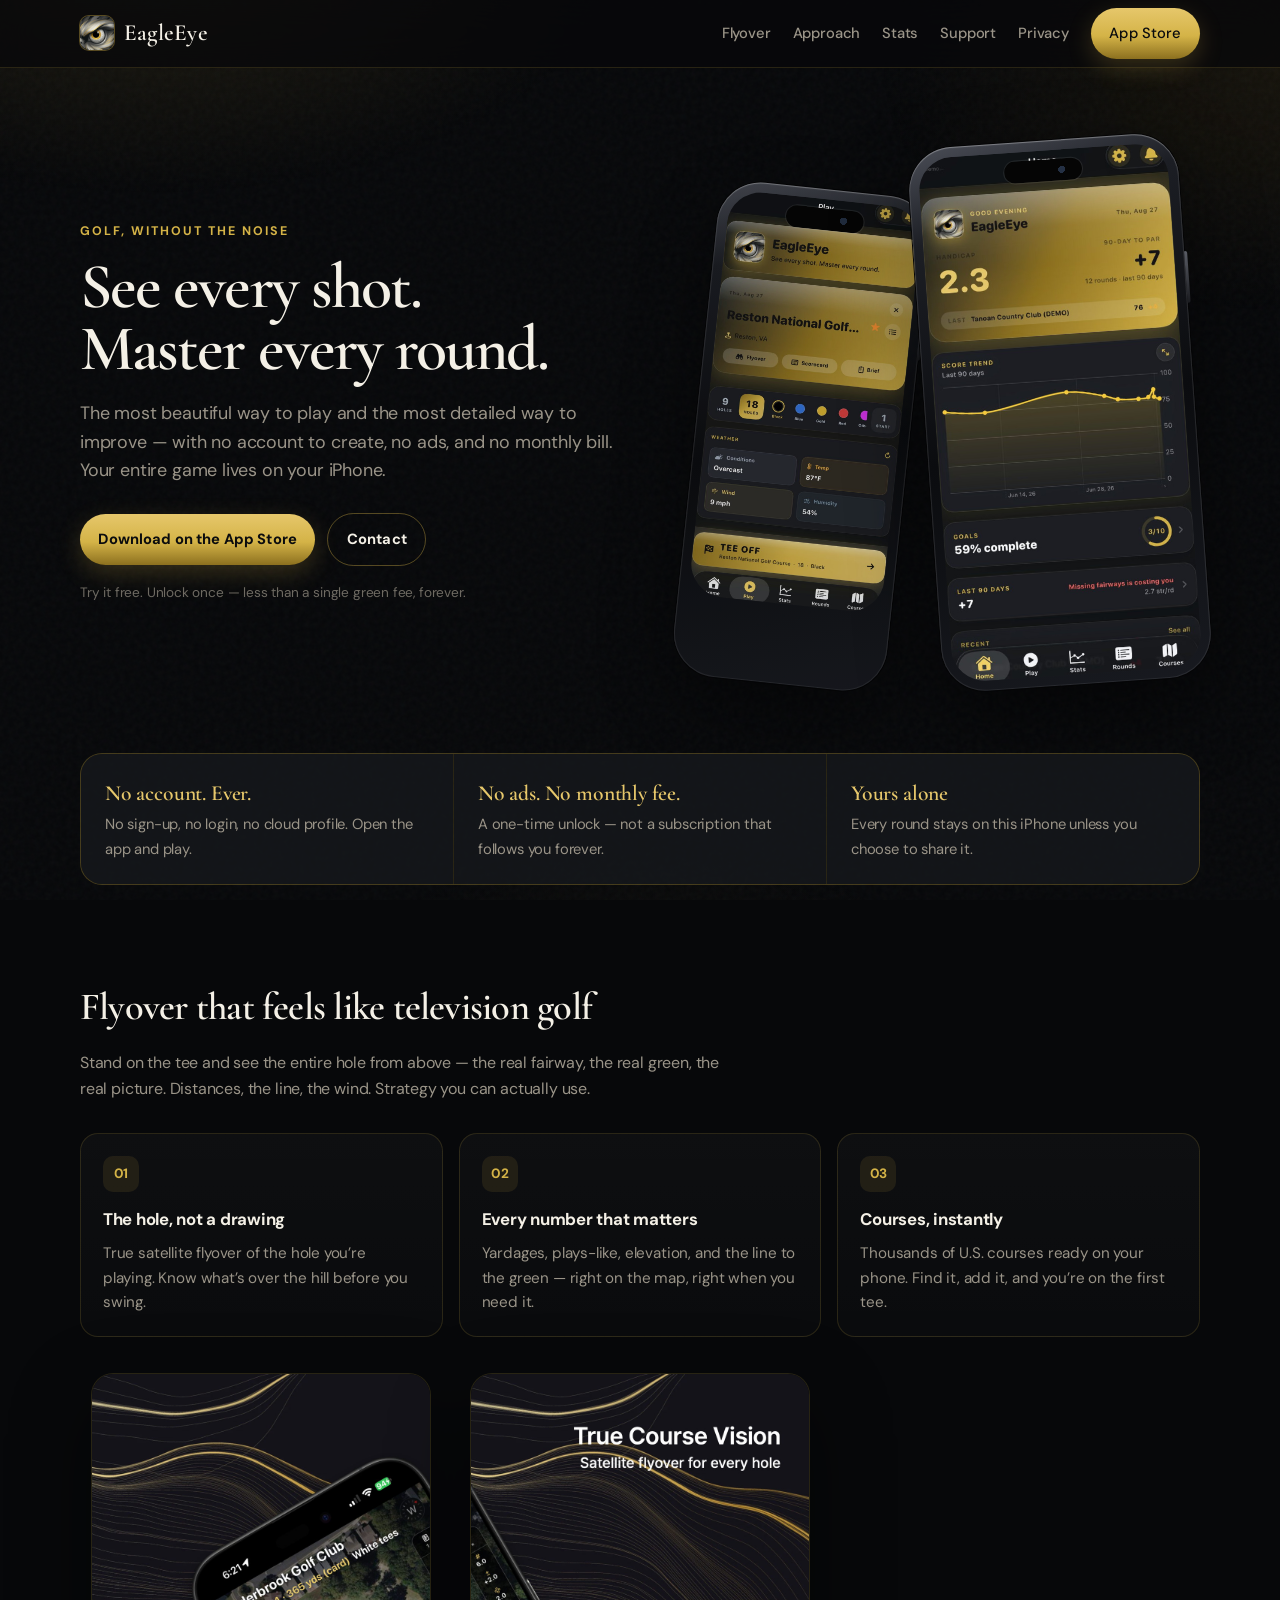
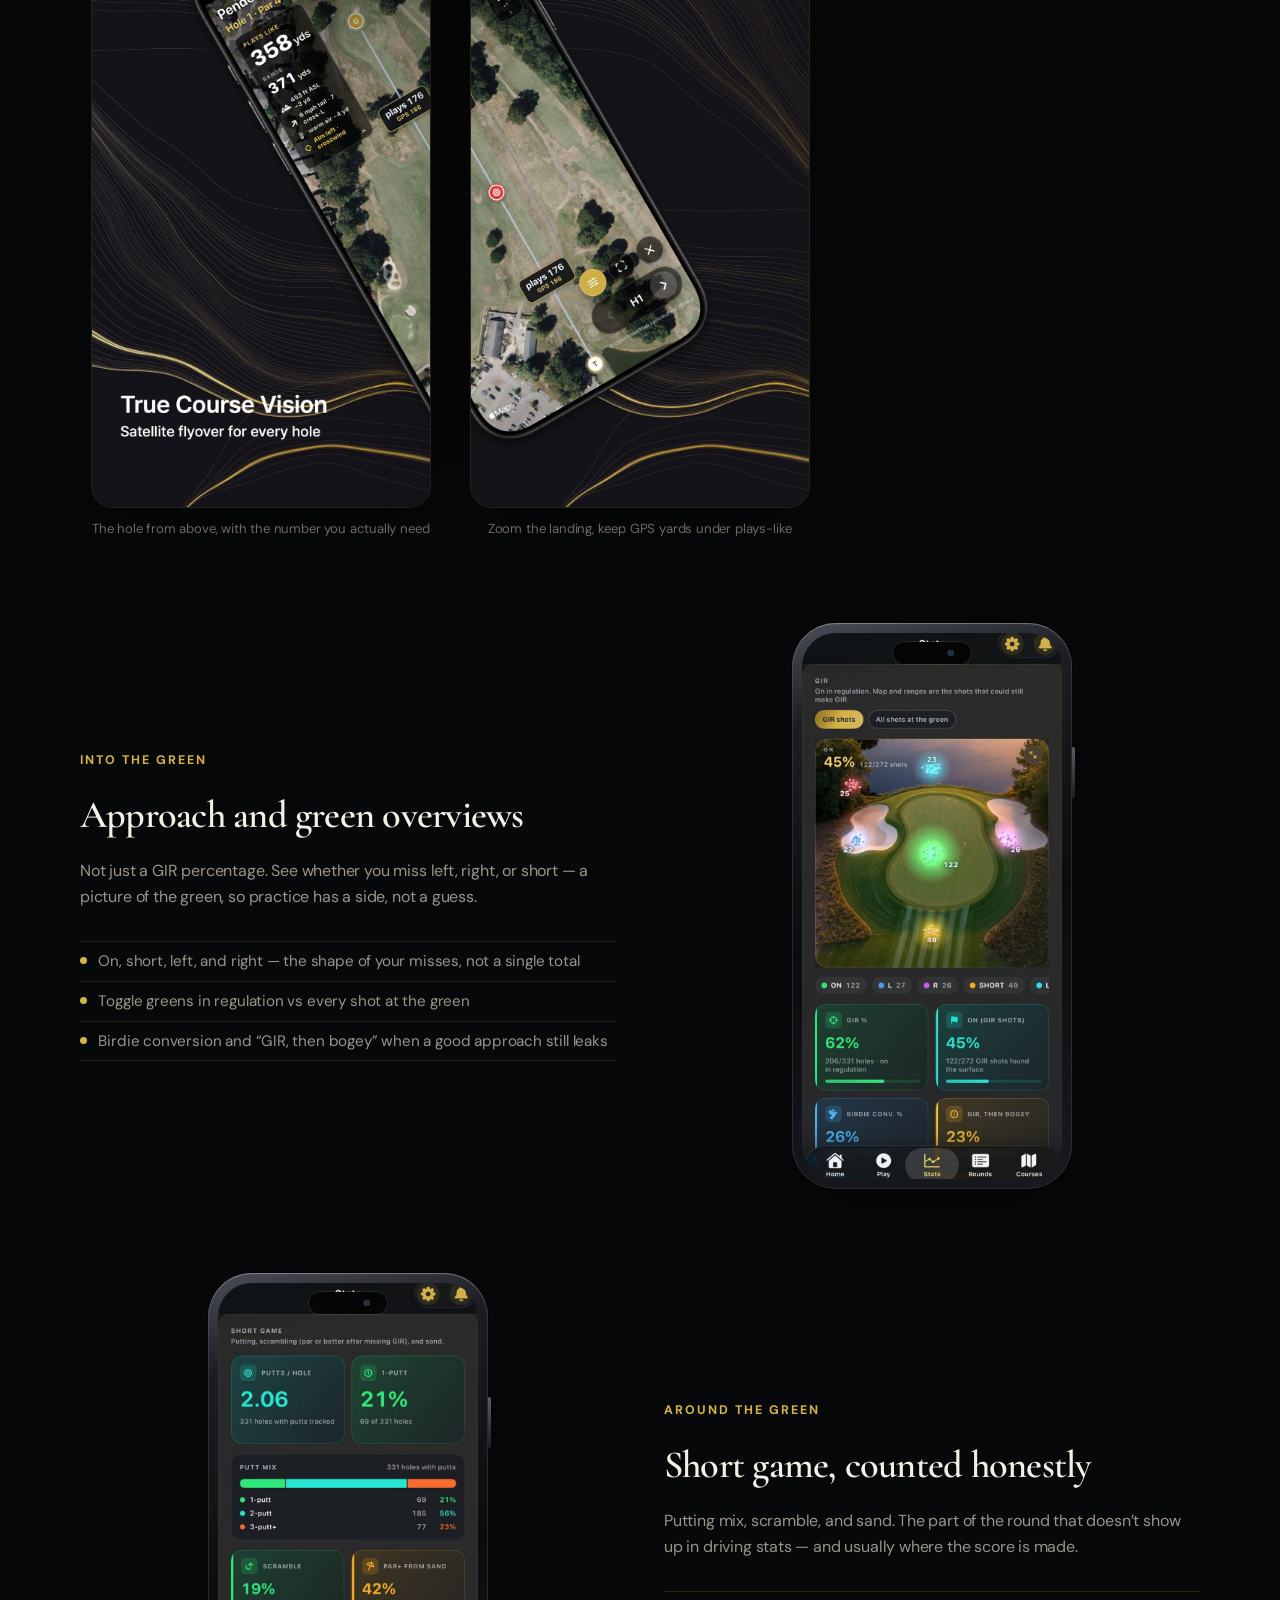
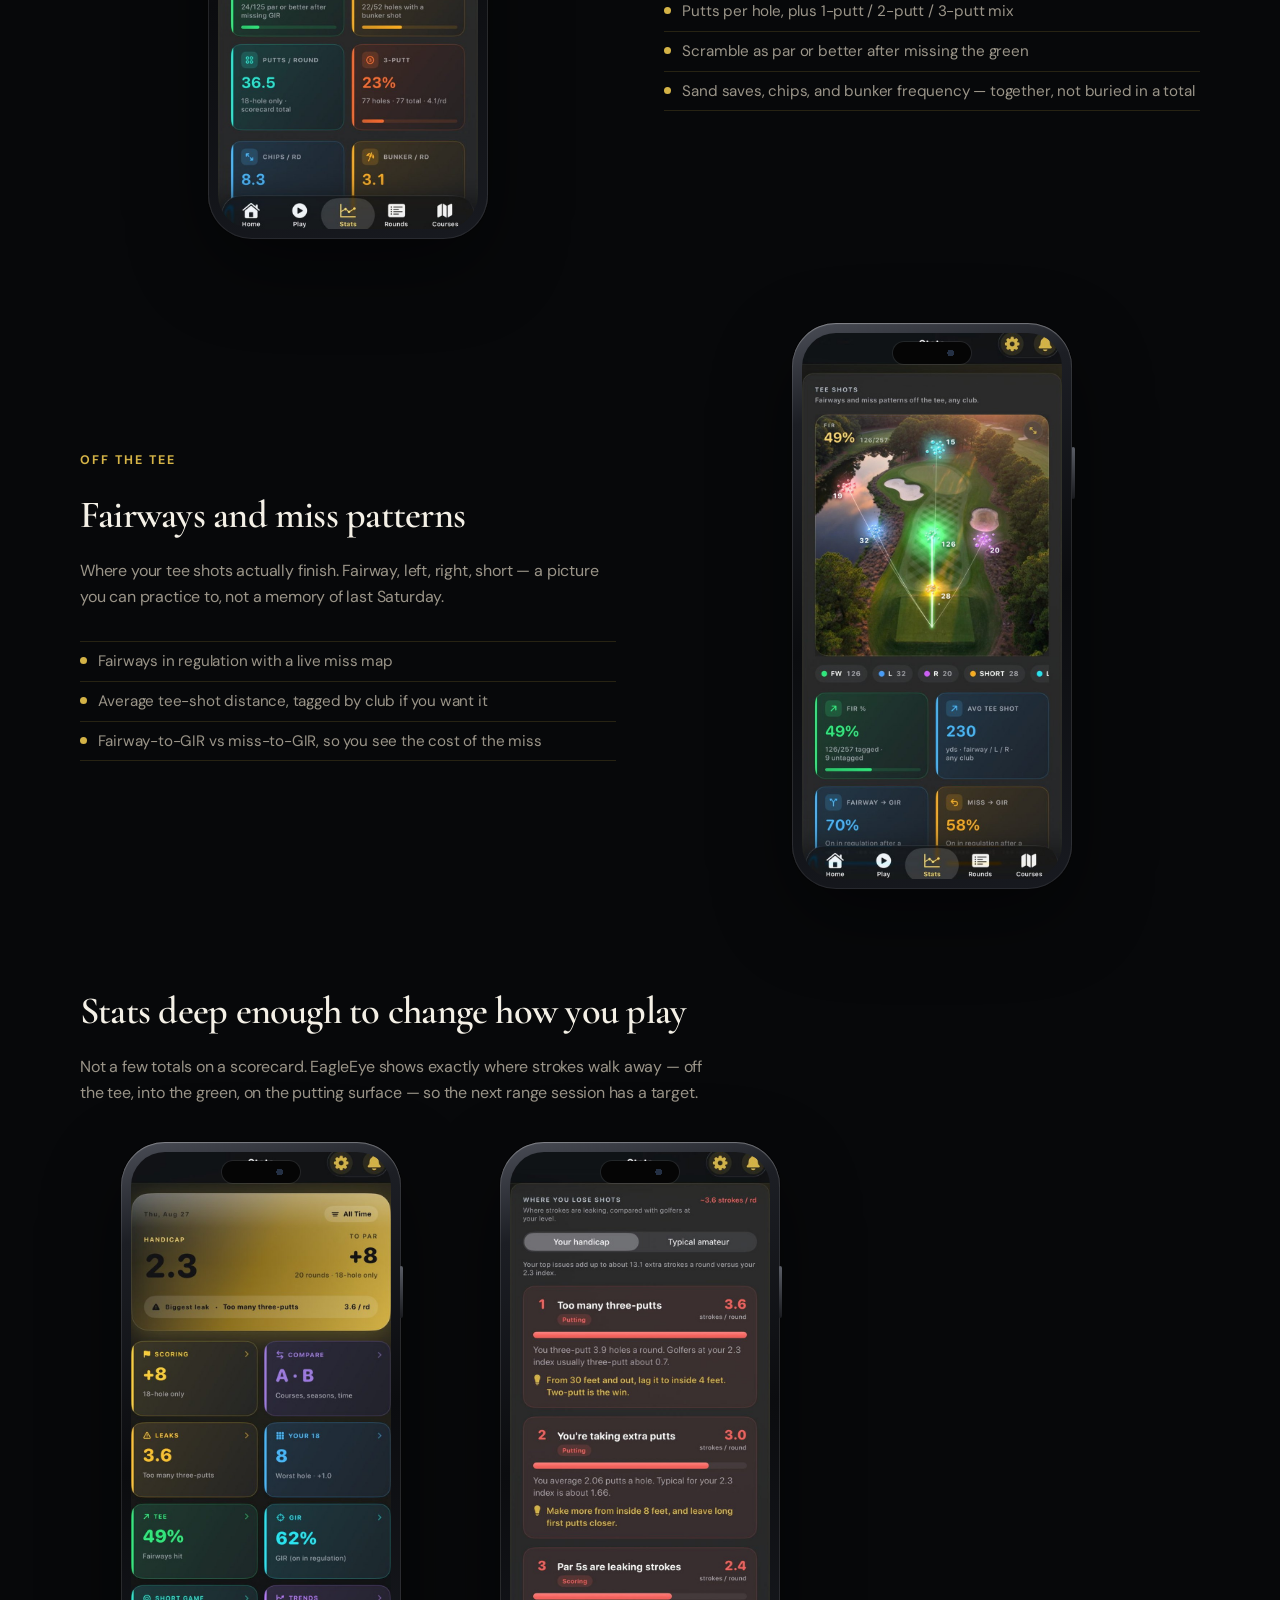
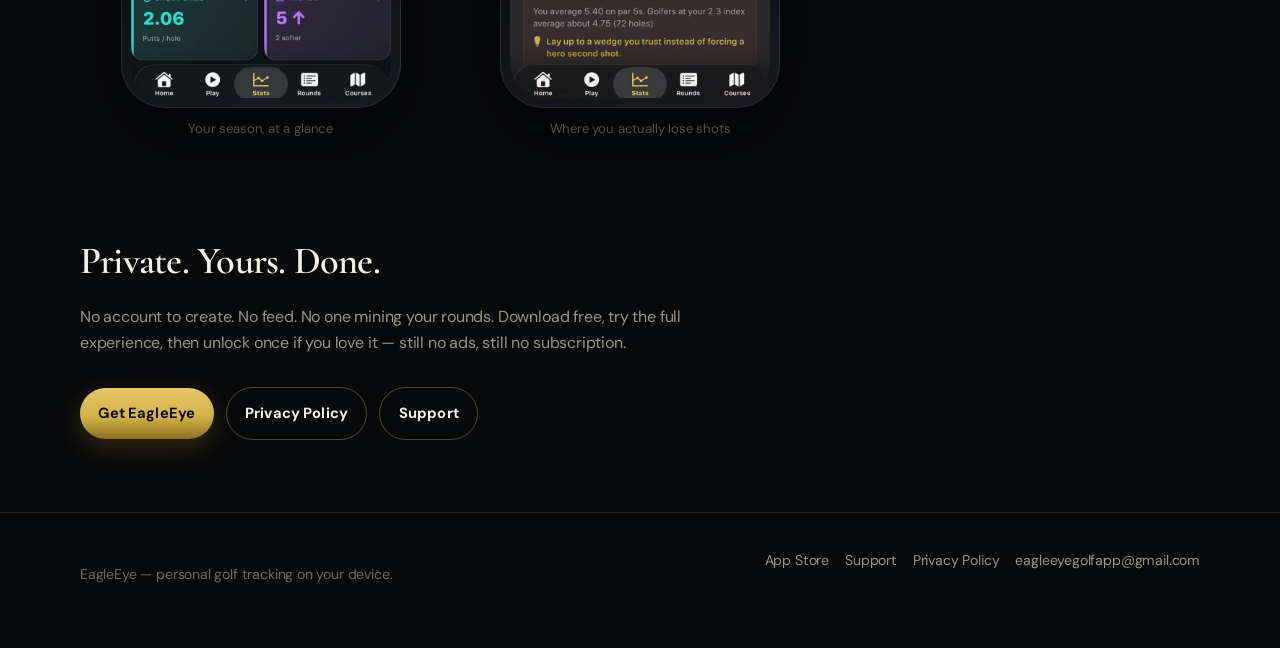
==== commit a70f613f: "Put V3 screenshots in the original CSS iPhone bezels." ====
--- a/index.html
+++ b/index.html
@@ -22,7 +22,7 @@
   <link rel="preconnect" href="https://fonts.googleapis.com" />
   <link rel="preconnect" href="https://fonts.gstatic.com" crossorigin />
   <link href="https://fonts.googleapis.com/css2?family=Cormorant+Garamond:wght@600;700&amp;family=DM+Sans:ital,opsz,wght@0,9..40,400;0,9..40,500;0,9..40,700;1,9..40,400&amp;display=swap" rel="stylesheet" />
-  <link rel="stylesheet" href="assets/site.css?v=v3" />
+  <link rel="stylesheet" href="assets/site.css?v=v3frame" />
   <script type="application/ld+json">
   {"@context":"https://schema.org","@type":"SoftwareApplication","name":"EagleEye","operatingSystem":"iOS","applicationCategory":"SportsApplication","offers":{"@type":"Offer","price":"0","priceCurrency":"USD"},"url":"https://apps.apple.com/app/id6793305657"}
   </script>
@@ -62,11 +62,11 @@
         <p class="fine">Try it free. Unlock once — less than a single green fee, forever.</p>
       </div>
       <div class="phones" aria-hidden="false">
-        <div class="poster back">
-          <img src="assets/ui-play.jpg" alt="EagleEye Play — pick a course and start a round" width="900" height="1951" />
-        </div>
-        <div class="poster front">
-          <img src="assets/ui-hero.jpg" alt="EagleEye home — See every shot" width="900" height="1951" />
+        <div class="device back">
+          <img src="assets/ui-play.jpg" alt="EagleEye Play — pick a course and start a round" width="720" height="1512" />
+        </div>
+        <div class="device front">
+          <img src="assets/ui-hero.jpg" alt="EagleEye home — handicap, trends, and goals" width="720" height="1512" />
         </div>
       </div>
     </section>
@@ -127,8 +127,8 @@
         </ul>
       </div>
       <div class="feature-media">
-        <div class="poster">
-          <img src="assets/ui-approach.jpg" alt="EagleEye approach map showing shots onto and around the green" width="900" height="1951" />
+        <div class="device">
+          <img src="assets/ui-approach.jpg" alt="EagleEye approach map showing shots onto and around the green" width="720" height="1512" />
         </div>
       </div>
     </section>
@@ -145,8 +145,8 @@
         </ul>
       </div>
       <div class="feature-media">
-        <div class="poster">
-          <img src="assets/ui-shortgame.jpg" alt="EagleEye short game stats — putting, scramble, and sand" width="900" height="1951" />
+        <div class="device">
+          <img src="assets/ui-shortgame.jpg" alt="EagleEye short game stats — putting, scramble, and sand" width="720" height="1512" />
         </div>
       </div>
     </section>
@@ -163,8 +163,8 @@
         </ul>
       </div>
       <div class="feature-media">
-        <div class="poster">
-          <img src="assets/ui-fairways.jpg" alt="EagleEye tee-shot dispersion map on a fairway" width="900" height="1951" />
+        <div class="device">
+          <img src="assets/ui-fairways.jpg" alt="EagleEye tee-shot dispersion map on a fairway" width="720" height="1512" />
         </div>
       </div>
     </section>
@@ -174,14 +174,14 @@
       <p class="intro">Not a few totals on a scorecard. EagleEye shows exactly where strokes walk away — off the tee, into the green, on the putting surface — so the next range session has a target.</p>
       <div class="shots shots-2">
         <figure>
-          <div class="poster">
-            <img src="assets/ui-stats.jpg" alt="EagleEye stats home — scoring, GIR, tee, short game" width="900" height="1951" />
+          <div class="device shot-phone">
+            <img src="assets/ui-stats.jpg" alt="EagleEye stats home — scoring, GIR, tee, short game" width="720" height="1512" />
           </div>
           <figcaption>Your season, at a glance</figcaption>
         </figure>
         <figure>
-          <div class="poster">
-            <img src="assets/ui-leaks.jpg" alt="EagleEye leaks — where strokes slip away compared with your level" width="900" height="1951" />
+          <div class="device shot-phone">
+            <img src="assets/ui-leaks.jpg" alt="EagleEye leaks — where strokes slip away compared with your level" width="720" height="1512" />
           </div>
           <figcaption>Where you actually lose shots</figcaption>
         </figure>
--- a/assets/site.css
+++ b/assets/site.css
@@ -269,7 +269,11 @@
 .feature.reverse .feature-copy { order: 2; }
 .feature .intro { margin-bottom: 18px; }
 .feature-media { display: flex; justify-content: center; }
-.feature-media .poster { width: min(340px, 100%); }
+.feature-media .device, .shot-phone {
+  width: min(280px, 100%);
+  margin: 0 auto;
+  transform: none;
+}
 .feature-list {
   margin: 0;
   padding: 0;
@@ -300,6 +304,7 @@
   margin-top: 36px;
 }
 .shots .poster { width: 100%; max-width: 340px; margin: 0 auto; }
+.shots .device { transform: none; }
 
 .proof {
   display: grid;
@@ -449,7 +454,7 @@
   .device.back, .poster.back { display: none; }
   .device.front, .poster.front { transform: none; width: min(280px, 78%); margin: 0 auto; }
   .feature.reverse .feature-copy { order: 0; }
-  .feature-media .poster { width: min(300px, 86%); }
+  .feature-media .poster, .feature-media .device { width: min(280px, 86%); }
   .nav .hide-sm { display: none; }
   h1 { font-size: 2.5rem; }
   .hero { padding-top: 40px; gap: 28px; }
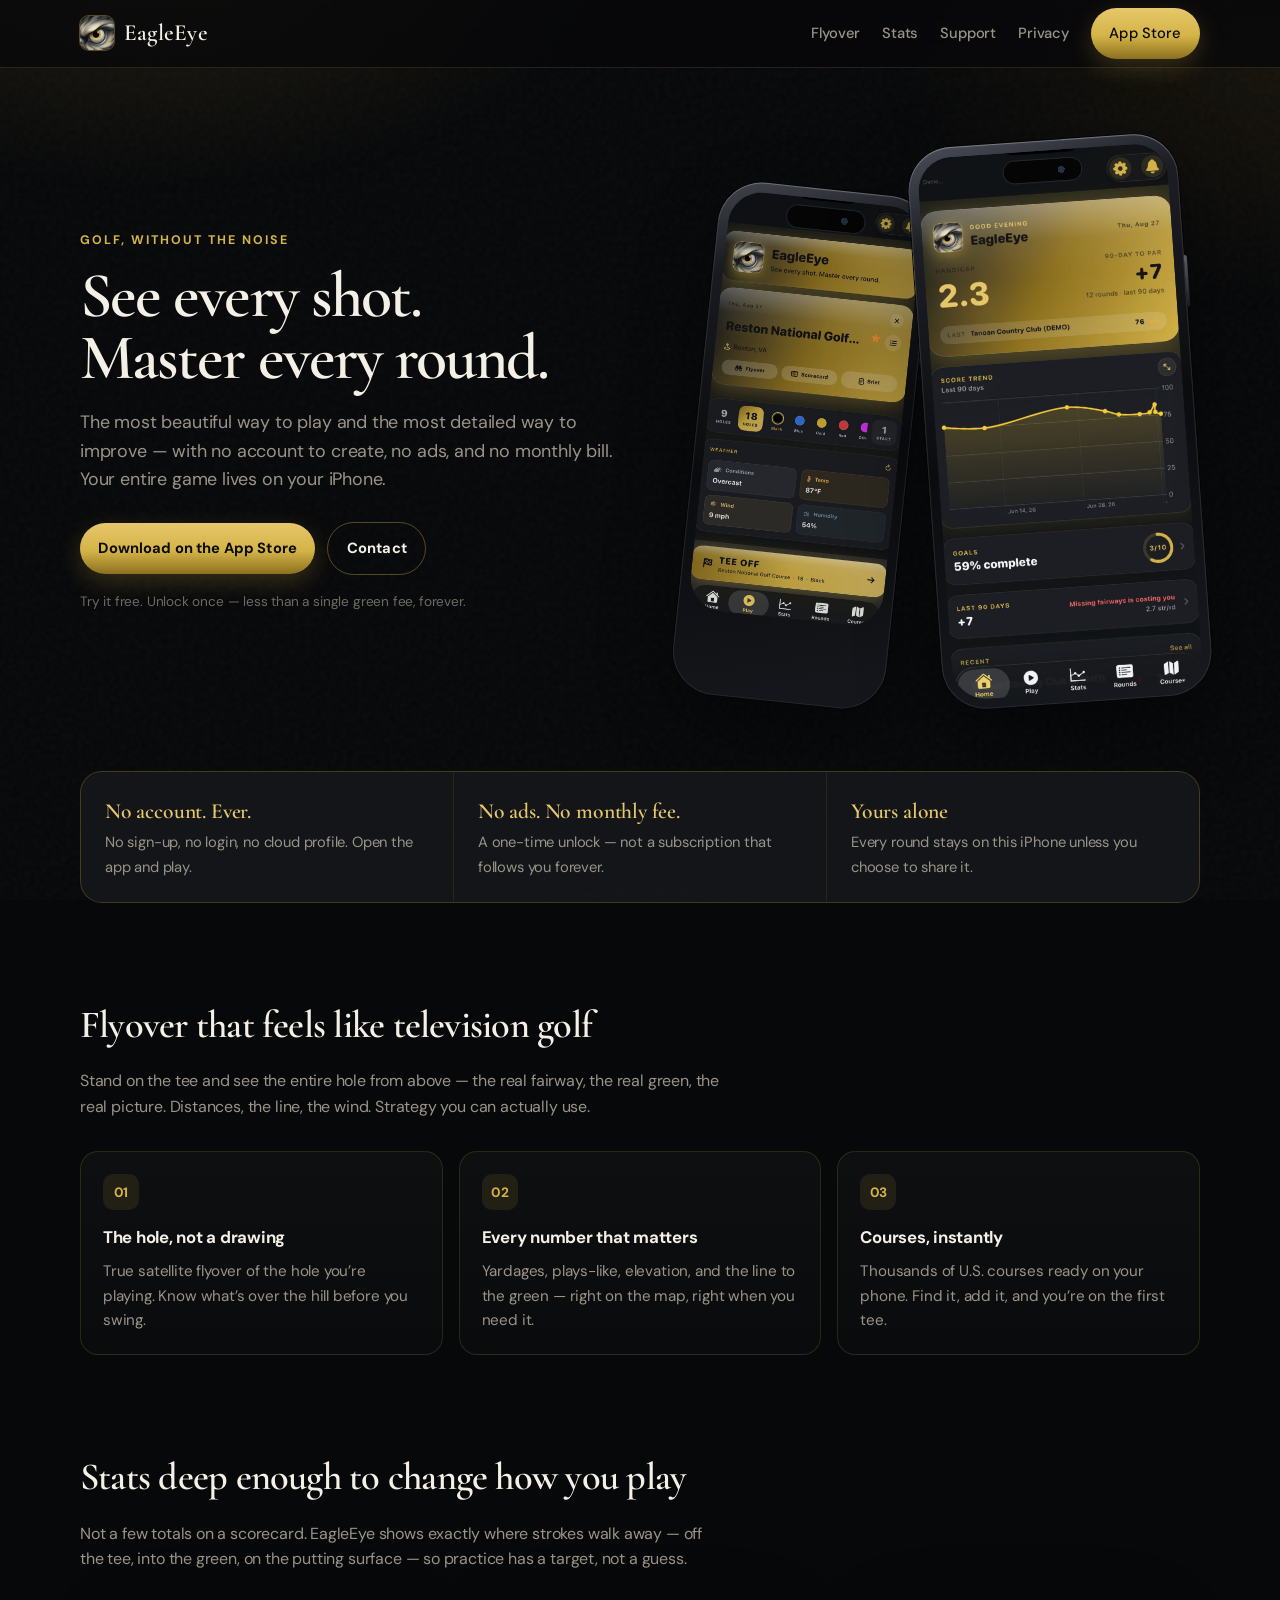
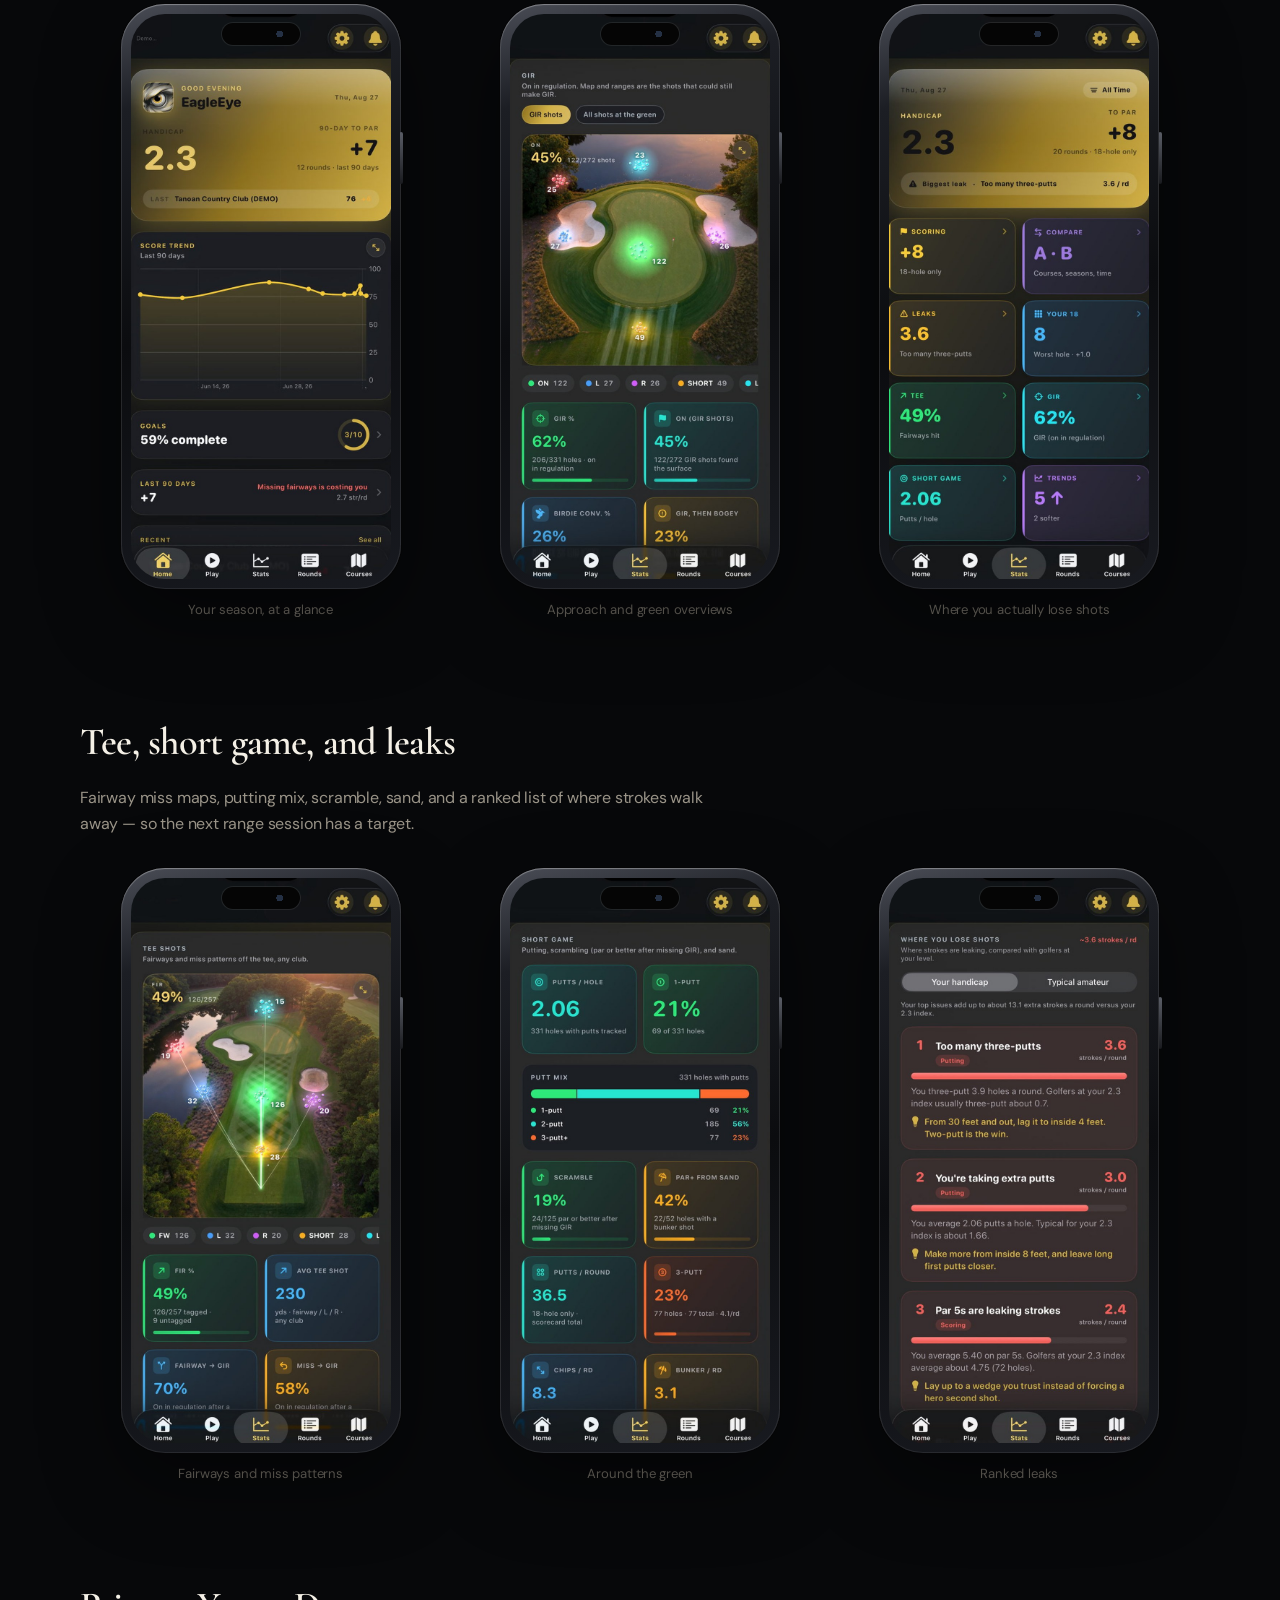
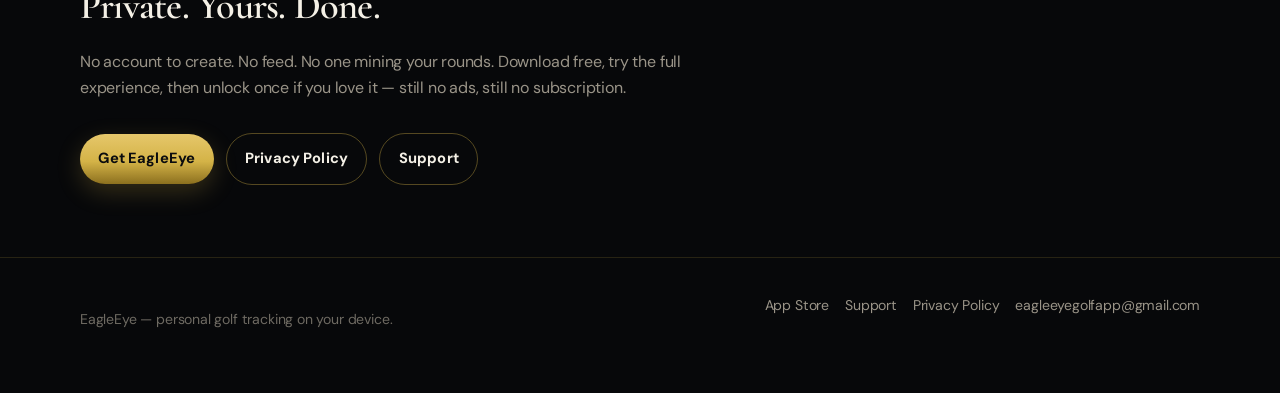
==== commit 79bc4d8b: "Fit V3 screenshots in the original iPhone bezels. Restore the old site CSS and device markup. Crop t" ====
--- a/index.html
+++ b/index.html
@@ -22,7 +22,7 @@
   <link rel="preconnect" href="https://fonts.googleapis.com" />
   <link rel="preconnect" href="https://fonts.gstatic.com" crossorigin />
   <link href="https://fonts.googleapis.com/css2?family=Cormorant+Garamond:wght@600;700&amp;family=DM+Sans:ital,opsz,wght@0,9..40,400;0,9..40,500;0,9..40,700;1,9..40,400&amp;display=swap" rel="stylesheet" />
-  <link rel="stylesheet" href="assets/site.css?v=v3frame" />
+  <link rel="stylesheet" href="assets/site.css?v=iphone-v3fit" />
   <script type="application/ld+json">
   {"@context":"https://schema.org","@type":"SoftwareApplication","name":"EagleEye","operatingSystem":"iOS","applicationCategory":"SportsApplication","offers":{"@type":"Offer","price":"0","priceCurrency":"USD"},"url":"https://apps.apple.com/app/id6793305657"}
   </script>
@@ -36,7 +36,6 @@
       </a>
       <nav class="nav" aria-label="Primary">
         <a class="hide-sm" href="index.html#flyover">Flyover</a>
-        <a class="hide-sm" href="index.html#approach">Approach</a>
         <a class="hide-sm" href="index.html#stats">Stats</a>
         <a href="support.html">Support</a>
         <a href="privacy.html">Privacy</a>
@@ -63,10 +62,10 @@
       </div>
       <div class="phones" aria-hidden="false">
         <div class="device back">
-          <img src="assets/ui-play.jpg" alt="EagleEye Play — pick a course and start a round" width="720" height="1512" />
+          <img src="assets/ui-play.jpg" alt="EagleEye Play" width="720" height="1564" />
         </div>
         <div class="device front">
-          <img src="assets/ui-hero.jpg" alt="EagleEye home — handicap, trends, and goals" width="720" height="1512" />
+          <img src="assets/ui-home.jpg" alt="EagleEye home" width="720" height="1564" />
         </div>
       </div>
     </section>
@@ -99,91 +98,54 @@
           <p>Thousands of U.S. courses ready on your phone. Find it, add it, and you’re on the first tee.</p>
         </article>
       </div>
-      <div class="shots shots-2">
+    </section>
+
+    <section class="wrap section" id="stats">
+      <h2>Stats deep enough to change how you play</h2>
+      <p class="intro">Not a few totals on a scorecard. EagleEye shows exactly where strokes walk away — off the tee, into the green, on the putting surface — so practice has a target, not a guess.</p>
+      <div class="shots">
         <figure>
-          <div class="poster">
-            <img src="assets/ui-flyover.jpg" alt="EagleEye satellite flyover with plays-like yardage" width="900" height="1951" />
+          <div class="device" style="width:100%;max-width:280px;margin:0 auto;transform:none">
+            <img src="assets/ui-home.jpg" alt="EagleEye home dashboard" width="720" height="1564" />
           </div>
-          <figcaption>The hole from above, with the number you actually need</figcaption>
+          <figcaption>Your season, at a glance</figcaption>
         </figure>
         <figure>
-          <div class="poster">
-            <img src="assets/ui-flyover-2.jpg" alt="EagleEye flyover close-up of the landing area" width="900" height="1951" />
+          <div class="device" style="width:100%;max-width:280px;margin:0 auto;transform:none">
+            <img src="assets/ui-approach.jpg" alt="EagleEye approach and green overview" width="720" height="1564" />
           </div>
-          <figcaption>Zoom the landing, keep GPS yards under plays-like</figcaption>
+          <figcaption>Approach and green overviews</figcaption>
+        </figure>
+        <figure>
+          <div class="device" style="width:100%;max-width:280px;margin:0 auto;transform:none">
+            <img src="assets/ui-stats.jpg" alt="EagleEye stats" width="720" height="1564" />
+          </div>
+          <figcaption>Where you actually lose shots</figcaption>
         </figure>
       </div>
     </section>
 
-    <section class="wrap feature" id="approach">
-      <div class="feature-copy">
-        <p class="kicker">Into the green</p>
-        <h2>Approach and green overviews</h2>
-        <p class="intro">Not just a GIR percentage. See whether you miss left, right, or short — a picture of the green, so practice has a side, not a guess.</p>
-        <ul class="feature-list">
-          <li>On, short, left, and right — the shape of your misses, not a single total</li>
-          <li>Toggle greens in regulation vs every shot at the green</li>
-          <li>Birdie conversion and “GIR, then bogey” when a good approach still leaks</li>
-        </ul>
-      </div>
-      <div class="feature-media">
-        <div class="device">
-          <img src="assets/ui-approach.jpg" alt="EagleEye approach map showing shots onto and around the green" width="720" height="1512" />
-        </div>
-      </div>
-    </section>
-
-    <section class="wrap feature reverse" id="short-game">
-      <div class="feature-copy">
-        <p class="kicker">Around the green</p>
-        <h2>Short game, counted honestly</h2>
-        <p class="intro">Putting mix, scramble, and sand. The part of the round that doesn’t show up in driving stats — and usually where the score is made.</p>
-        <ul class="feature-list">
-          <li>Putts per hole, plus 1-putt / 2-putt / 3-putt mix</li>
-          <li>Scramble as par or better after missing the green</li>
-          <li>Sand saves, chips, and bunker frequency — together, not buried in a total</li>
-        </ul>
-      </div>
-      <div class="feature-media">
-        <div class="device">
-          <img src="assets/ui-shortgame.jpg" alt="EagleEye short game stats — putting, scramble, and sand" width="720" height="1512" />
-        </div>
-      </div>
-    </section>
-
-    <section class="wrap feature" id="tee">
-      <div class="feature-copy">
-        <p class="kicker">Off the tee</p>
-        <h2>Fairways and miss patterns</h2>
-        <p class="intro">Where your tee shots actually finish. Fairway, left, right, short — a picture you can practice to, not a memory of last Saturday.</p>
-        <ul class="feature-list">
-          <li>Fairways in regulation with a live miss map</li>
-          <li>Average tee-shot distance, tagged by club if you want it</li>
-          <li>Fairway-to-GIR vs miss-to-GIR, so you see the cost of the miss</li>
-        </ul>
-      </div>
-      <div class="feature-media">
-        <div class="device">
-          <img src="assets/ui-fairways.jpg" alt="EagleEye tee-shot dispersion map on a fairway" width="720" height="1512" />
-        </div>
-      </div>
-    </section>
-
-    <section class="wrap section" id="stats">
-      <h2>Stats deep enough to change how you play</h2>
-      <p class="intro">Not a few totals on a scorecard. EagleEye shows exactly where strokes walk away — off the tee, into the green, on the putting surface — so the next range session has a target.</p>
-      <div class="shots shots-2">
+    <section class="wrap section" id="game">
+      <h2>Tee, short game, and leaks</h2>
+      <p class="intro">Fairway miss maps, putting mix, scramble, sand, and a ranked list of where strokes walk away — so the next range session has a target.</p>
+      <div class="shots">
         <figure>
-          <div class="device shot-phone">
-            <img src="assets/ui-stats.jpg" alt="EagleEye stats home — scoring, GIR, tee, short game" width="720" height="1512" />
+          <div class="device" style="width:100%;max-width:280px;margin:0 auto;transform:none">
+            <img src="assets/ui-fairways.jpg" alt="EagleEye tee-shot dispersion" width="720" height="1564" />
           </div>
-          <figcaption>Your season, at a glance</figcaption>
+          <figcaption>Fairways and miss patterns</figcaption>
         </figure>
         <figure>
-          <div class="device shot-phone">
-            <img src="assets/ui-leaks.jpg" alt="EagleEye leaks — where strokes slip away compared with your level" width="720" height="1512" />
+          <div class="device" style="width:100%;max-width:280px;margin:0 auto;transform:none">
+            <img src="assets/ui-shortgame.jpg" alt="EagleEye short game stats" width="720" height="1564" />
           </div>
-          <figcaption>Where you actually lose shots</figcaption>
+          <figcaption>Around the green</figcaption>
+        </figure>
+        <figure>
+          <div class="device" style="width:100%;max-width:280px;margin:0 auto;transform:none">
+            <img src="assets/ui-leaks.jpg" alt="EagleEye stroke leaks" width="720" height="1564" />
+          </div>
+          <figcaption>Ranked leaks</figcaption>
         </figure>
       </div>
     </section>
--- a/assets/site.css
+++ b/assets/site.css
@@ -234,78 +234,6 @@
 }
 .device.front { z-index: 1; transform: rotate(-4deg); }
 
-.poster {
-  width: min(300px, 100%);
-  border-radius: 22px;
-  overflow: hidden;
-  background: #07080a;
-  border: 1px solid var(--line);
-  box-shadow: var(--shadow);
-}
-.poster img {
-  display: block;
-  width: 100%;
-  height: auto;
-}
-.poster.back {
-  width: min(230px, 42%);
-  margin-top: 48px;
-  opacity: 0.92;
-  transform: rotate(6deg);
-}
-.poster.front {
-  z-index: 1;
-  width: min(280px, 58%);
-  transform: rotate(-4deg);
-}
-
-.feature {
-  display: grid;
-  grid-template-columns: 1fr 1fr;
-  gap: 40px 48px;
-  align-items: center;
-  padding: 12px 0 72px;
-}
-.feature.reverse .feature-copy { order: 2; }
-.feature .intro { margin-bottom: 18px; }
-.feature-media { display: flex; justify-content: center; }
-.feature-media .device, .shot-phone {
-  width: min(280px, 100%);
-  margin: 0 auto;
-  transform: none;
-}
-.feature-list {
-  margin: 0;
-  padding: 0;
-  list-style: none;
-}
-.feature-list li {
-  position: relative;
-  color: var(--muted);
-  font-size: 0.95rem;
-  padding: 0.45rem 0 0.45rem 1.15rem;
-  border-top: 1px solid var(--line);
-}
-.feature-list li:last-child { border-bottom: 1px solid var(--line); }
-.feature-list li::before {
-  content: "";
-  position: absolute;
-  left: 0;
-  top: 0.95rem;
-  width: 7px;
-  height: 7px;
-  border-radius: 50%;
-  background: var(--gold);
-}
-
-.shots-2 {
-  grid-template-columns: repeat(2, minmax(0, 340px));
-  justify-content: center;
-  margin-top: 36px;
-}
-.shots .poster { width: 100%; max-width: 340px; margin: 0 auto; }
-.shots .device { transform: none; }
-
 .proof {
   display: grid;
   grid-template-columns: repeat(3, 1fr);
@@ -330,7 +258,7 @@
 .proof span { color: var(--muted); font-size: 0.92rem; }
 
 .section { padding: 20px 0 72px; }
-.section h2, .feature h2 {
+.section h2 {
   font-family: var(--display);
   font-size: clamp(1.8rem, 3vw, 2.5rem);
   font-weight: 600;
@@ -338,7 +266,7 @@
   margin: 0 0 12px;
   color: var(--fg);
 }
-.section .intro, .feature .intro {
+.section .intro {
   color: var(--muted);
   max-width: 40rem;
   margin: 0 0 32px;
@@ -450,11 +378,9 @@
 .site-footer a:hover { color: var(--gold); }
 
 @media (max-width: 860px) {
-  .hero, .grid-3, .shots, .shots-2, .proof, .feature { grid-template-columns: 1fr; }
-  .device.back, .poster.back { display: none; }
-  .device.front, .poster.front { transform: none; width: min(280px, 78%); margin: 0 auto; }
-  .feature.reverse .feature-copy { order: 0; }
-  .feature-media .poster, .feature-media .device { width: min(280px, 86%); }
+  .hero, .grid-3, .shots, .proof { grid-template-columns: 1fr; }
+  .device.back { display: none; }
+  .device.front { transform: none; width: min(280px, 78%); margin: 0 auto; }
   .nav .hide-sm { display: none; }
   h1 { font-size: 2.5rem; }
   .hero { padding-top: 40px; gap: 28px; }
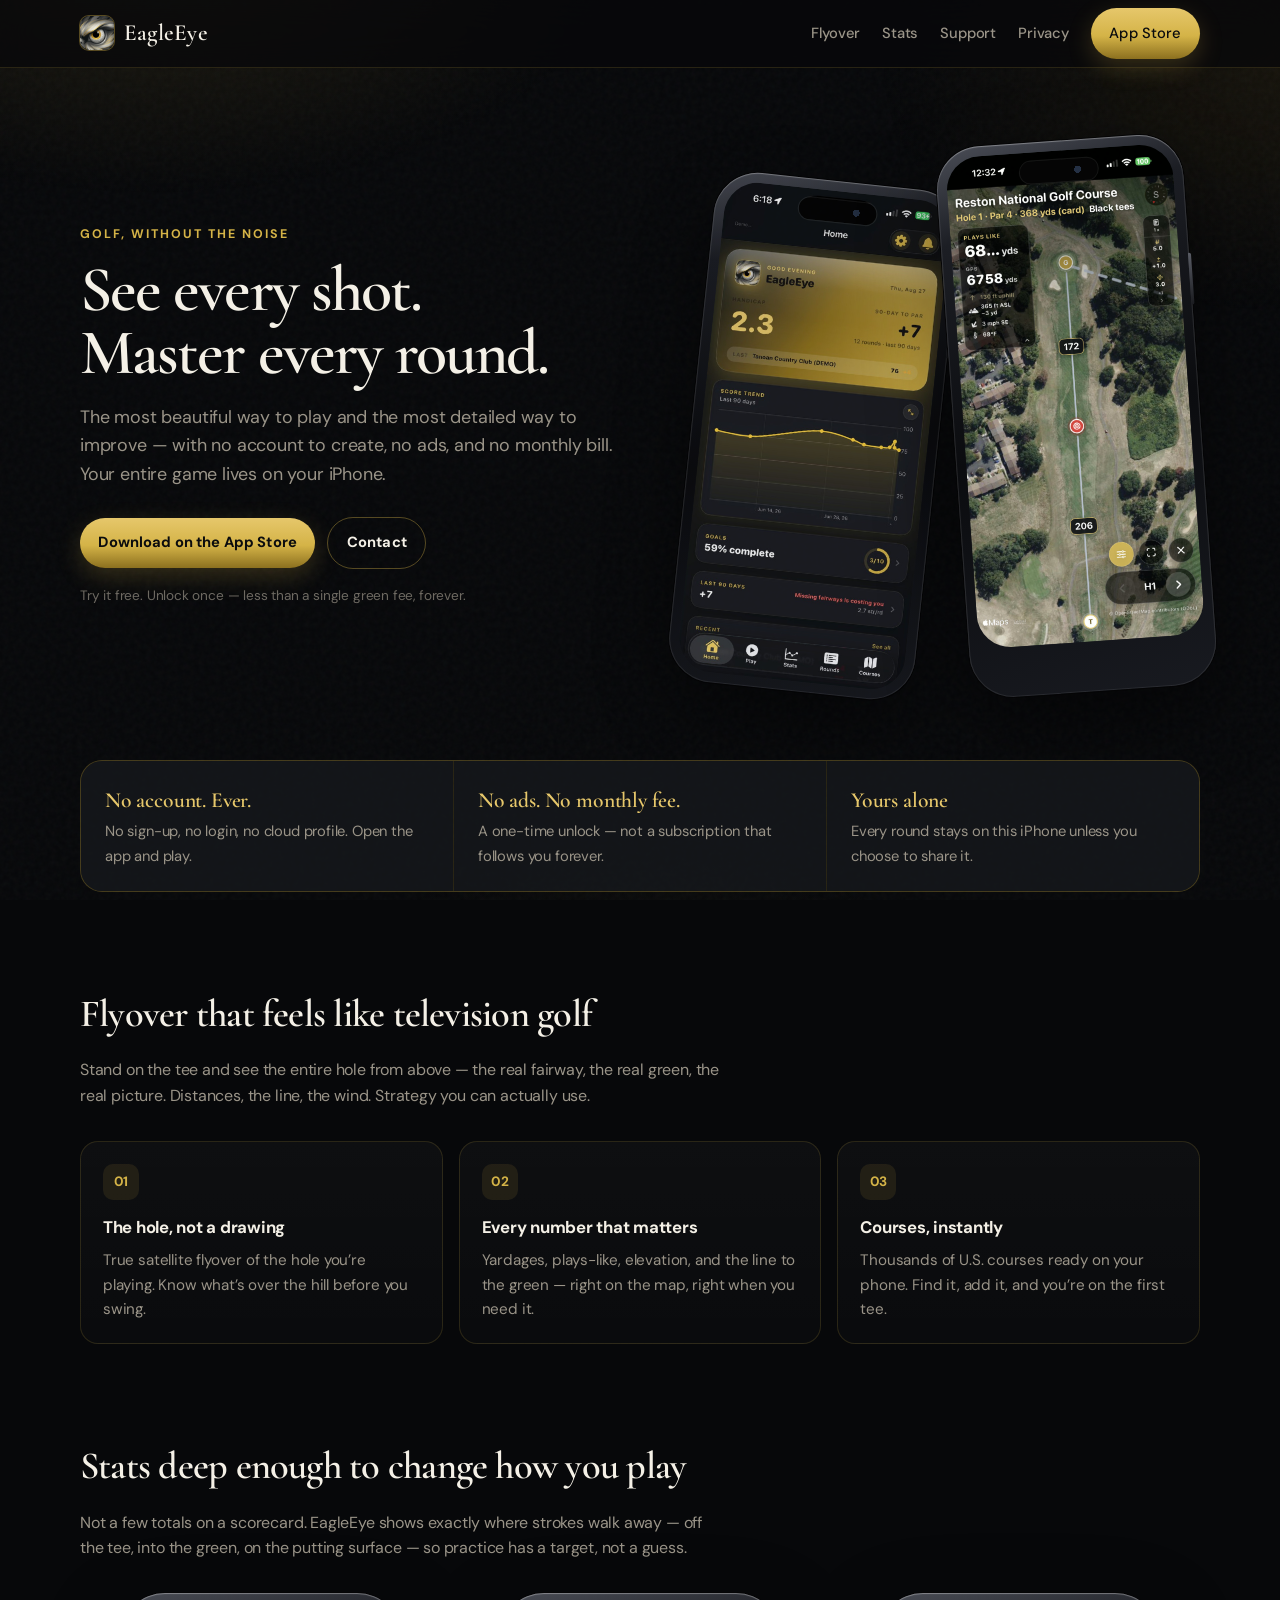
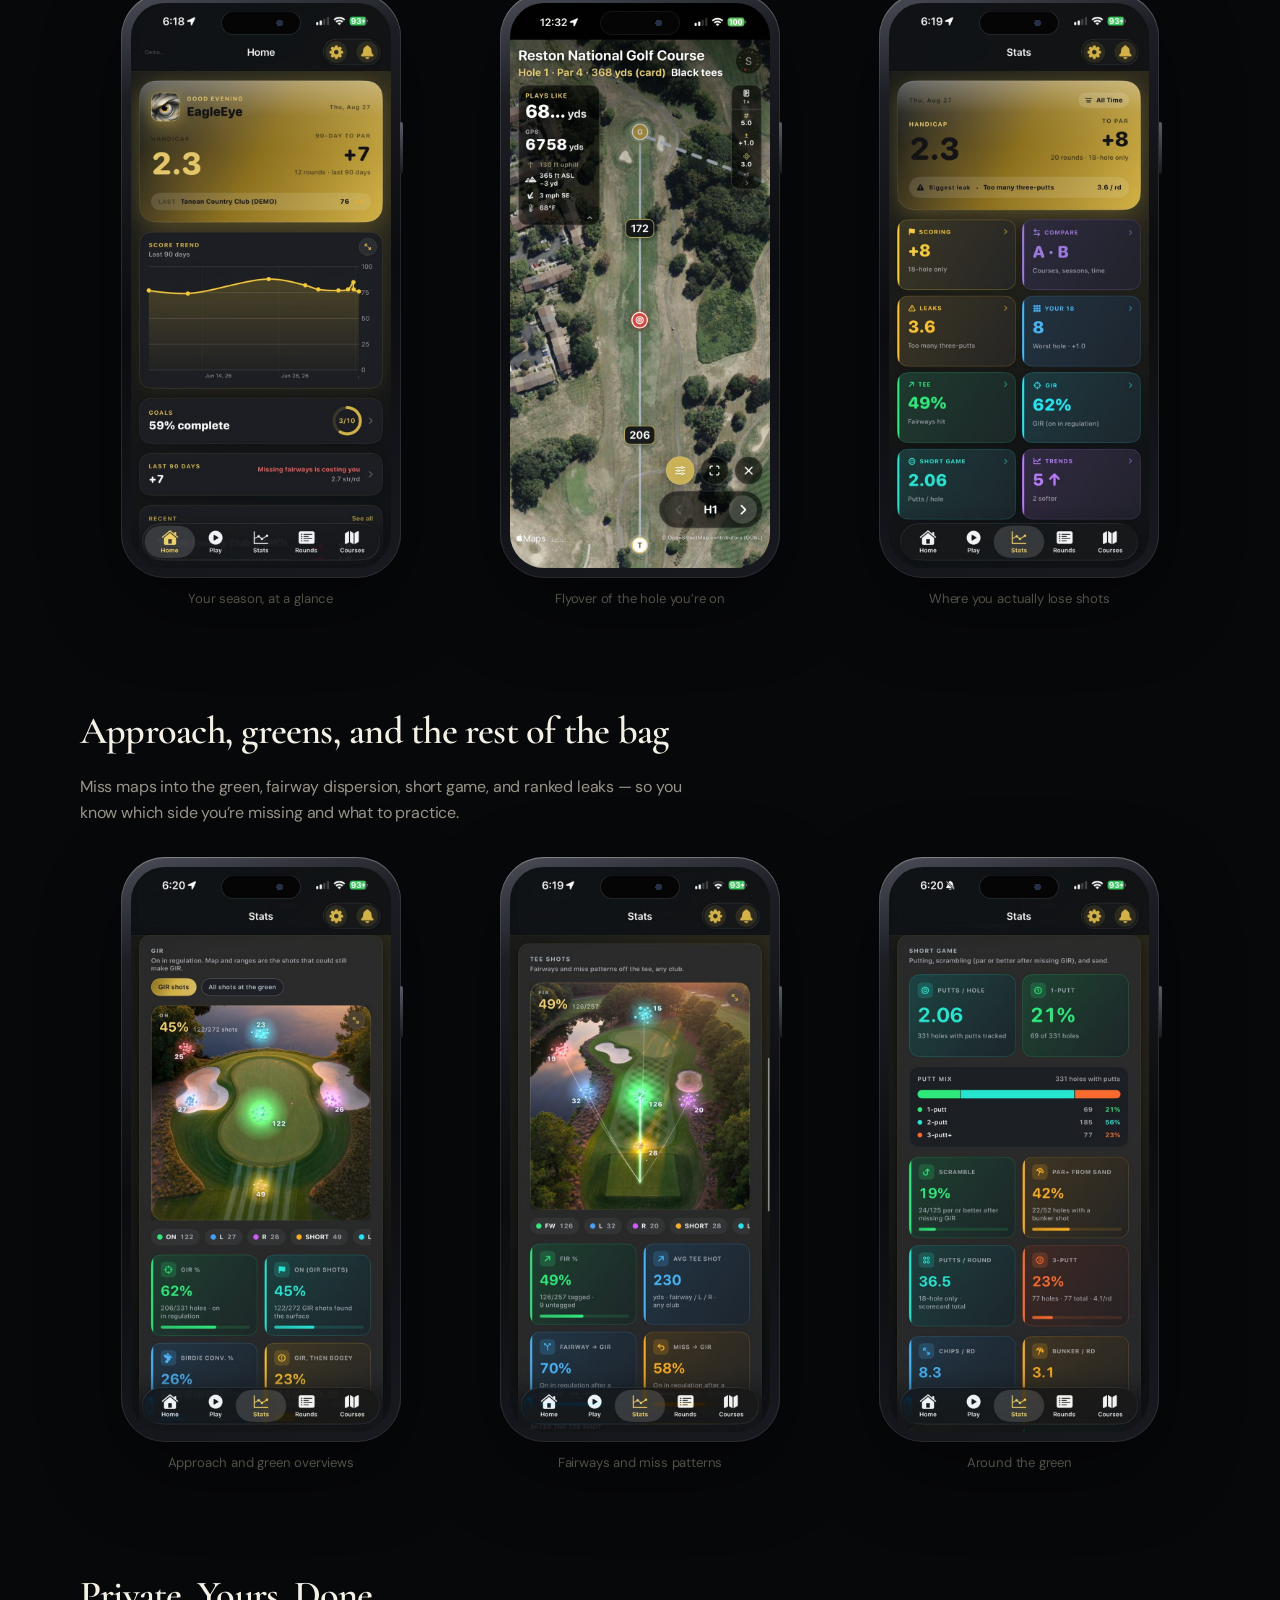
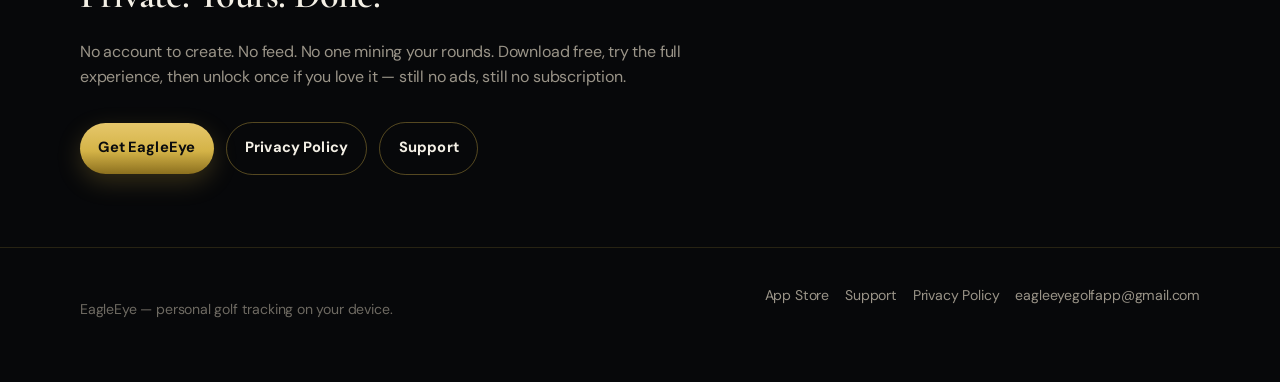
==== commit 55c773a9: "Make screenshots fill the iPhone bezels like the original site. Include the status bar so the Dynami" ====
--- a/index.html
+++ b/index.html
@@ -22,7 +22,7 @@
   <link rel="preconnect" href="https://fonts.googleapis.com" />
   <link rel="preconnect" href="https://fonts.gstatic.com" crossorigin />
   <link href="https://fonts.googleapis.com/css2?family=Cormorant+Garamond:wght@600;700&amp;family=DM+Sans:ital,opsz,wght@0,9..40,400;0,9..40,500;0,9..40,700;1,9..40,400&amp;display=swap" rel="stylesheet" />
-  <link rel="stylesheet" href="assets/site.css?v=iphone-v3fit" />
+  <link rel="stylesheet" href="assets/site.css?v=fit2" />
   <script type="application/ld+json">
   {"@context":"https://schema.org","@type":"SoftwareApplication","name":"EagleEye","operatingSystem":"iOS","applicationCategory":"SportsApplication","offers":{"@type":"Offer","price":"0","priceCurrency":"USD"},"url":"https://apps.apple.com/app/id6793305657"}
   </script>
@@ -62,10 +62,10 @@
       </div>
       <div class="phones" aria-hidden="false">
         <div class="device back">
-          <img src="assets/ui-play.jpg" alt="EagleEye Play" width="720" height="1564" />
+          <img src="assets/ui-home.jpg" alt="EagleEye home" width="720" height="1564" />
         </div>
         <div class="device front">
-          <img src="assets/ui-home.jpg" alt="EagleEye home" width="720" height="1564" />
+          <img src="assets/ui-flyover.jpg" alt="EagleEye satellite flyover of a golf hole" width="720" height="1564" />
         </div>
       </div>
     </section>
@@ -112,13 +112,13 @@
         </figure>
         <figure>
           <div class="device" style="width:100%;max-width:280px;margin:0 auto;transform:none">
-            <img src="assets/ui-approach.jpg" alt="EagleEye approach and green overview" width="720" height="1564" />
+            <img src="assets/ui-flyover.jpg" alt="EagleEye hole flyover" width="720" height="1564" />
           </div>
-          <figcaption>Approach and green overviews</figcaption>
+          <figcaption>Flyover of the hole you’re on</figcaption>
         </figure>
         <figure>
           <div class="device" style="width:100%;max-width:280px;margin:0 auto;transform:none">
-            <img src="assets/ui-stats.jpg" alt="EagleEye stats" width="720" height="1564" />
+            <img src="assets/ui-stats.jpg" alt="EagleEye stroke analysis" width="720" height="1564" />
           </div>
           <figcaption>Where you actually lose shots</figcaption>
         </figure>
@@ -126,9 +126,15 @@
     </section>
 
     <section class="wrap section" id="game">
-      <h2>Tee, short game, and leaks</h2>
-      <p class="intro">Fairway miss maps, putting mix, scramble, sand, and a ranked list of where strokes walk away — so the next range session has a target.</p>
+      <h2>Approach, greens, and the rest of the bag</h2>
+      <p class="intro">Miss maps into the green, fairway dispersion, short game, and ranked leaks — so you know which side you’re missing and what to practice.</p>
       <div class="shots">
+        <figure>
+          <div class="device" style="width:100%;max-width:280px;margin:0 auto;transform:none">
+            <img src="assets/ui-approach.jpg" alt="EagleEye approach and green overview" width="720" height="1564" />
+          </div>
+          <figcaption>Approach and green overviews</figcaption>
+        </figure>
         <figure>
           <div class="device" style="width:100%;max-width:280px;margin:0 auto;transform:none">
             <img src="assets/ui-fairways.jpg" alt="EagleEye tee-shot dispersion" width="720" height="1564" />
@@ -140,12 +146,6 @@
             <img src="assets/ui-shortgame.jpg" alt="EagleEye short game stats" width="720" height="1564" />
           </div>
           <figcaption>Around the green</figcaption>
-        </figure>
-        <figure>
-          <div class="device" style="width:100%;max-width:280px;margin:0 auto;transform:none">
-            <img src="assets/ui-leaks.jpg" alt="EagleEye stroke leaks" width="720" height="1564" />
-          </div>
-          <figcaption>Ranked leaks</figcaption>
         </figure>
       </div>
     </section>
--- a/assets/site.css
+++ b/assets/site.css
@@ -197,6 +197,9 @@
 .device img {
   display: block;
   width: 100%;
+  aspect-ratio: 720 / 1564;
+  object-fit: cover;
+  object-position: top center;
   border-radius: var(--screen-radius);
 }
 .device::before {
@@ -226,10 +229,13 @@
   background: linear-gradient(#5a5d66, #1a1b1f);
   pointer-events: none;
 }
+.device.back,
+.device.front {
+  width: min(270px, 52%);
+}
 .device.back {
-  width: min(230px, 42%);
-  margin-top: 48px;
-  opacity: 0.88;
+  margin-top: 40px;
+  opacity: 0.92;
   transform: rotate(6deg);
 }
 .device.front { z-index: 1; transform: rotate(-4deg); }
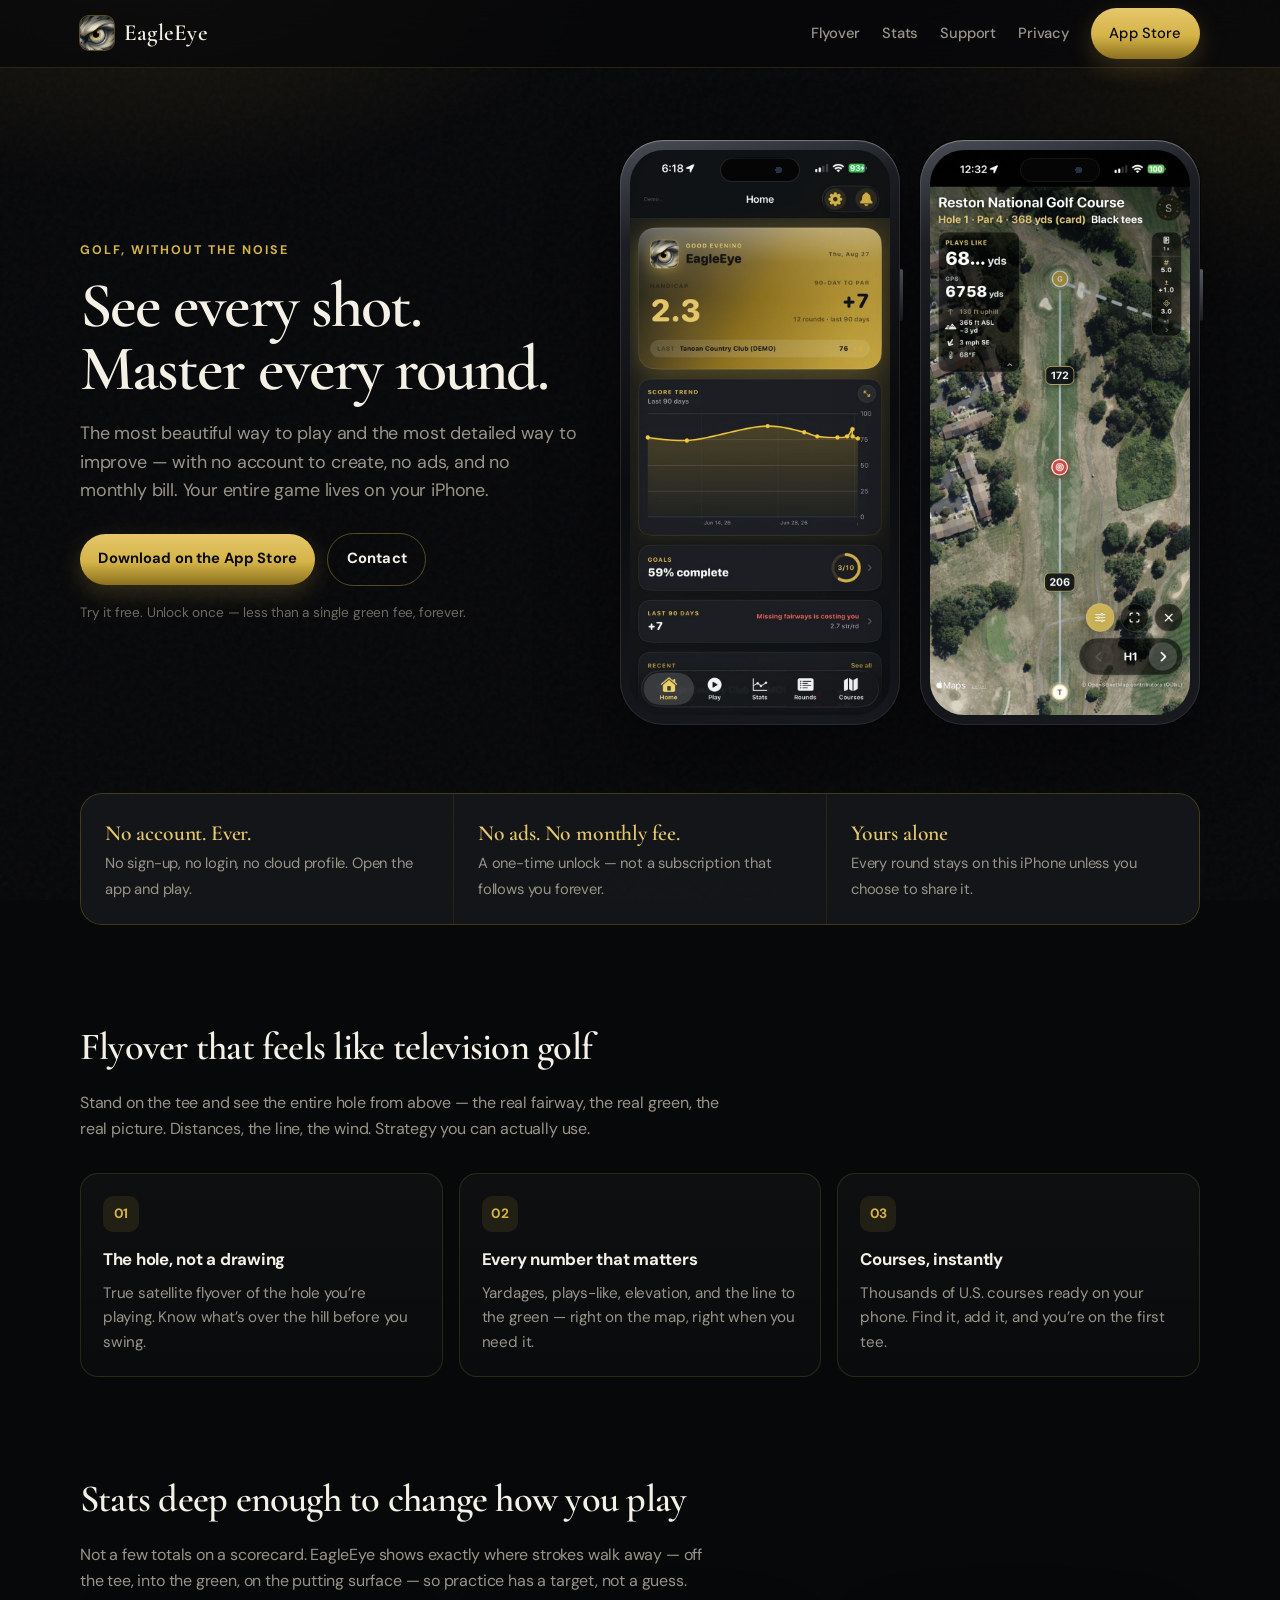
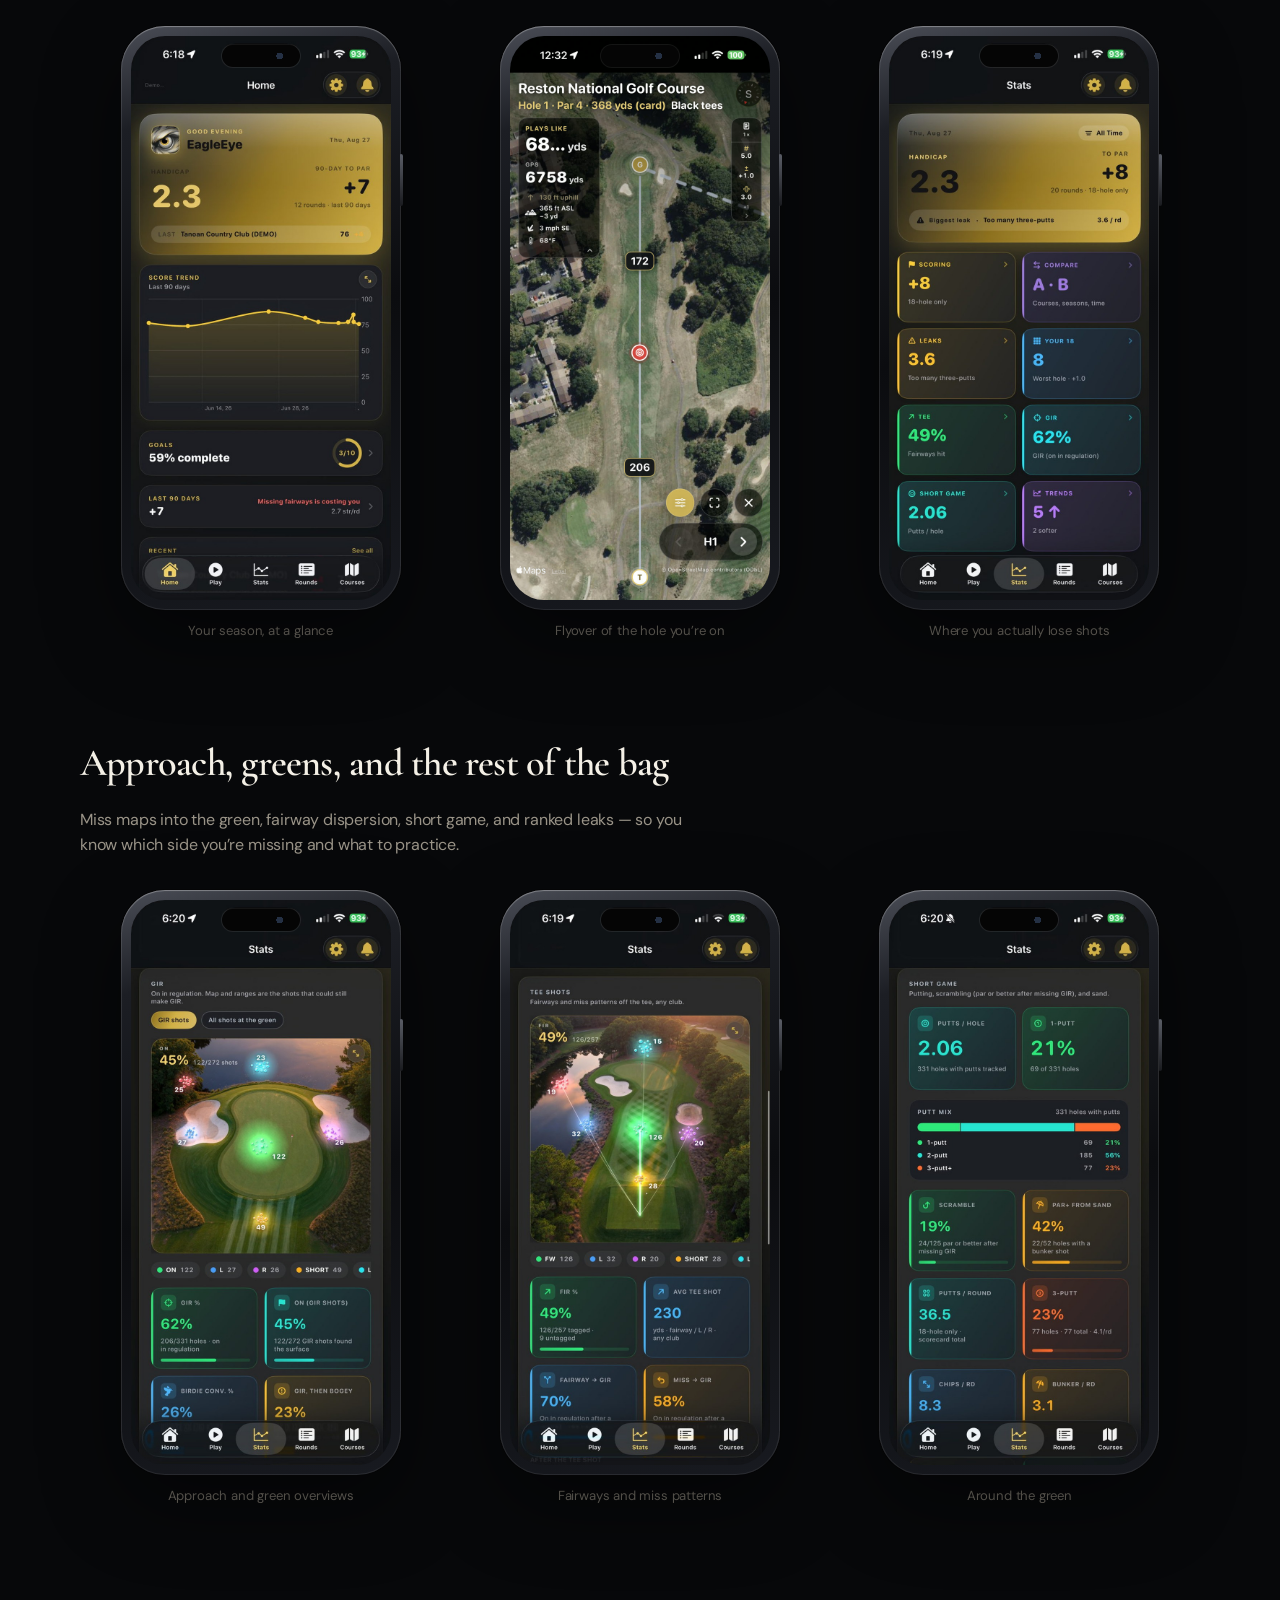
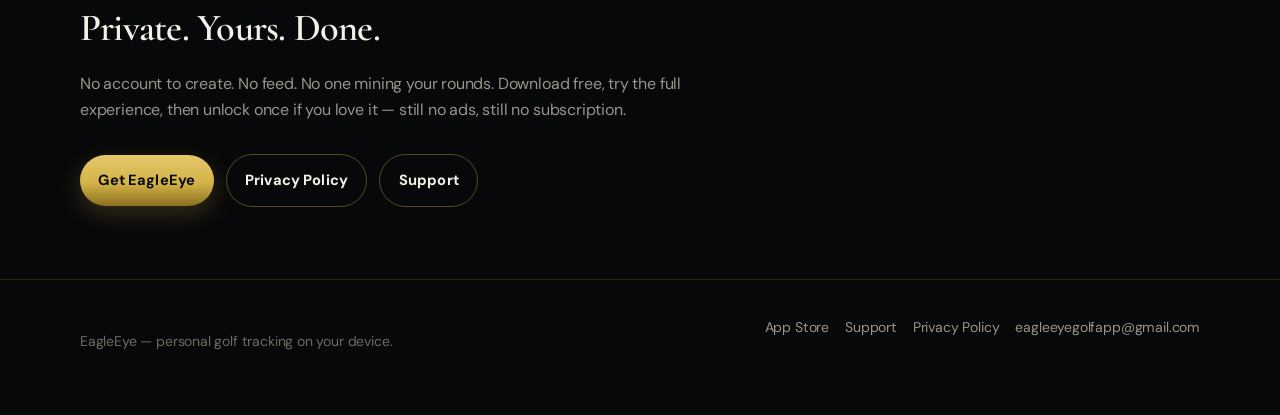
==== commit 71189d39: "Make every iPhone frame the same 280px unrotated bezel. Hero phones no longer rotate or shrink, so t" ====
--- a/index.html
+++ b/index.html
@@ -22,7 +22,7 @@
   <link rel="preconnect" href="https://fonts.googleapis.com" />
   <link rel="preconnect" href="https://fonts.gstatic.com" crossorigin />
   <link href="https://fonts.googleapis.com/css2?family=Cormorant+Garamond:wght@600;700&amp;family=DM+Sans:ital,opsz,wght@0,9..40,400;0,9..40,500;0,9..40,700;1,9..40,400&amp;display=swap" rel="stylesheet" />
-  <link rel="stylesheet" href="assets/site.css?v=fit2" />
+  <link rel="stylesheet" href="assets/site.css?v=fit3" />
   <script type="application/ld+json">
   {"@context":"https://schema.org","@type":"SoftwareApplication","name":"EagleEye","operatingSystem":"iOS","applicationCategory":"SportsApplication","offers":{"@type":"Offer","price":"0","priceCurrency":"USD"},"url":"https://apps.apple.com/app/id6793305657"}
   </script>
@@ -105,19 +105,19 @@
       <p class="intro">Not a few totals on a scorecard. EagleEye shows exactly where strokes walk away — off the tee, into the green, on the putting surface — so practice has a target, not a guess.</p>
       <div class="shots">
         <figure>
-          <div class="device" style="width:100%;max-width:280px;margin:0 auto;transform:none">
+          <div class="device">
             <img src="assets/ui-home.jpg" alt="EagleEye home dashboard" width="720" height="1564" />
           </div>
           <figcaption>Your season, at a glance</figcaption>
         </figure>
         <figure>
-          <div class="device" style="width:100%;max-width:280px;margin:0 auto;transform:none">
+          <div class="device">
             <img src="assets/ui-flyover.jpg" alt="EagleEye hole flyover" width="720" height="1564" />
           </div>
           <figcaption>Flyover of the hole you’re on</figcaption>
         </figure>
         <figure>
-          <div class="device" style="width:100%;max-width:280px;margin:0 auto;transform:none">
+          <div class="device">
             <img src="assets/ui-stats.jpg" alt="EagleEye stroke analysis" width="720" height="1564" />
           </div>
           <figcaption>Where you actually lose shots</figcaption>
@@ -130,19 +130,19 @@
       <p class="intro">Miss maps into the green, fairway dispersion, short game, and ranked leaks — so you know which side you’re missing and what to practice.</p>
       <div class="shots">
         <figure>
-          <div class="device" style="width:100%;max-width:280px;margin:0 auto;transform:none">
+          <div class="device">
             <img src="assets/ui-approach.jpg" alt="EagleEye approach and green overview" width="720" height="1564" />
           </div>
           <figcaption>Approach and green overviews</figcaption>
         </figure>
         <figure>
-          <div class="device" style="width:100%;max-width:280px;margin:0 auto;transform:none">
+          <div class="device">
             <img src="assets/ui-fairways.jpg" alt="EagleEye tee-shot dispersion" width="720" height="1564" />
           </div>
           <figcaption>Fairways and miss patterns</figcaption>
         </figure>
         <figure>
-          <div class="device" style="width:100%;max-width:280px;margin:0 auto;transform:none">
+          <div class="device">
             <img src="assets/ui-shortgame.jpg" alt="EagleEye short game stats" width="720" height="1564" />
           </div>
           <figcaption>Around the green</figcaption>
--- a/assets/site.css
+++ b/assets/site.css
@@ -140,8 +140,8 @@
 .hero {
   padding: 72px 0 40px;
   display: grid;
-  grid-template-columns: 1.05fr 0.95fr;
-  gap: 48px;
+  grid-template-columns: minmax(280px, 1fr) auto;
+  gap: 40px;
   align-items: center;
 }
 .kicker {
@@ -176,13 +176,15 @@
 .phones {
   display: flex;
   justify-content: center;
-  gap: 16px;
+  align-items: flex-start;
+  gap: 20px;
   position: relative;
 }
 .device {
   --bezel: 10px;
   --screen-radius: 34px;
-  width: min(270px, 100%);
+  width: 280px;
+  max-width: 100%;
   position: relative;
   border-radius: calc(var(--screen-radius) + var(--bezel));
   padding: var(--bezel);
@@ -229,16 +231,19 @@
   background: linear-gradient(#5a5d66, #1a1b1f);
   pointer-events: none;
 }
-.device.back,
-.device.front {
-  width: min(270px, 52%);
-}
-.device.back {
-  margin-top: 40px;
-  opacity: 0.92;
-  transform: rotate(6deg);
-}
-.device.front { z-index: 1; transform: rotate(-4deg); }
+.phones .device {
+  width: 280px;
+  flex: 0 0 280px;
+  transform: none;
+  margin-top: 0;
+  opacity: 1;
+}
+.shots .device {
+  width: 100%;
+  max-width: 280px;
+  margin: 0 auto;
+  transform: none;
+}
 
 .proof {
   display: grid;
@@ -385,8 +390,13 @@
 
 @media (max-width: 860px) {
   .hero, .grid-3, .shots, .proof { grid-template-columns: 1fr; }
-  .device.back { display: none; }
-  .device.front { transform: none; width: min(280px, 78%); margin: 0 auto; }
+  .phones .device.back { display: none; }
+  .phones { justify-content: center; }
+  .phones .device {
+    width: min(280px, 78%);
+    flex: 0 0 auto;
+    margin: 0 auto;
+  }
   .nav .hide-sm { display: none; }
   h1 { font-size: 2.5rem; }
   .hero { padding-top: 40px; gap: 28px; }
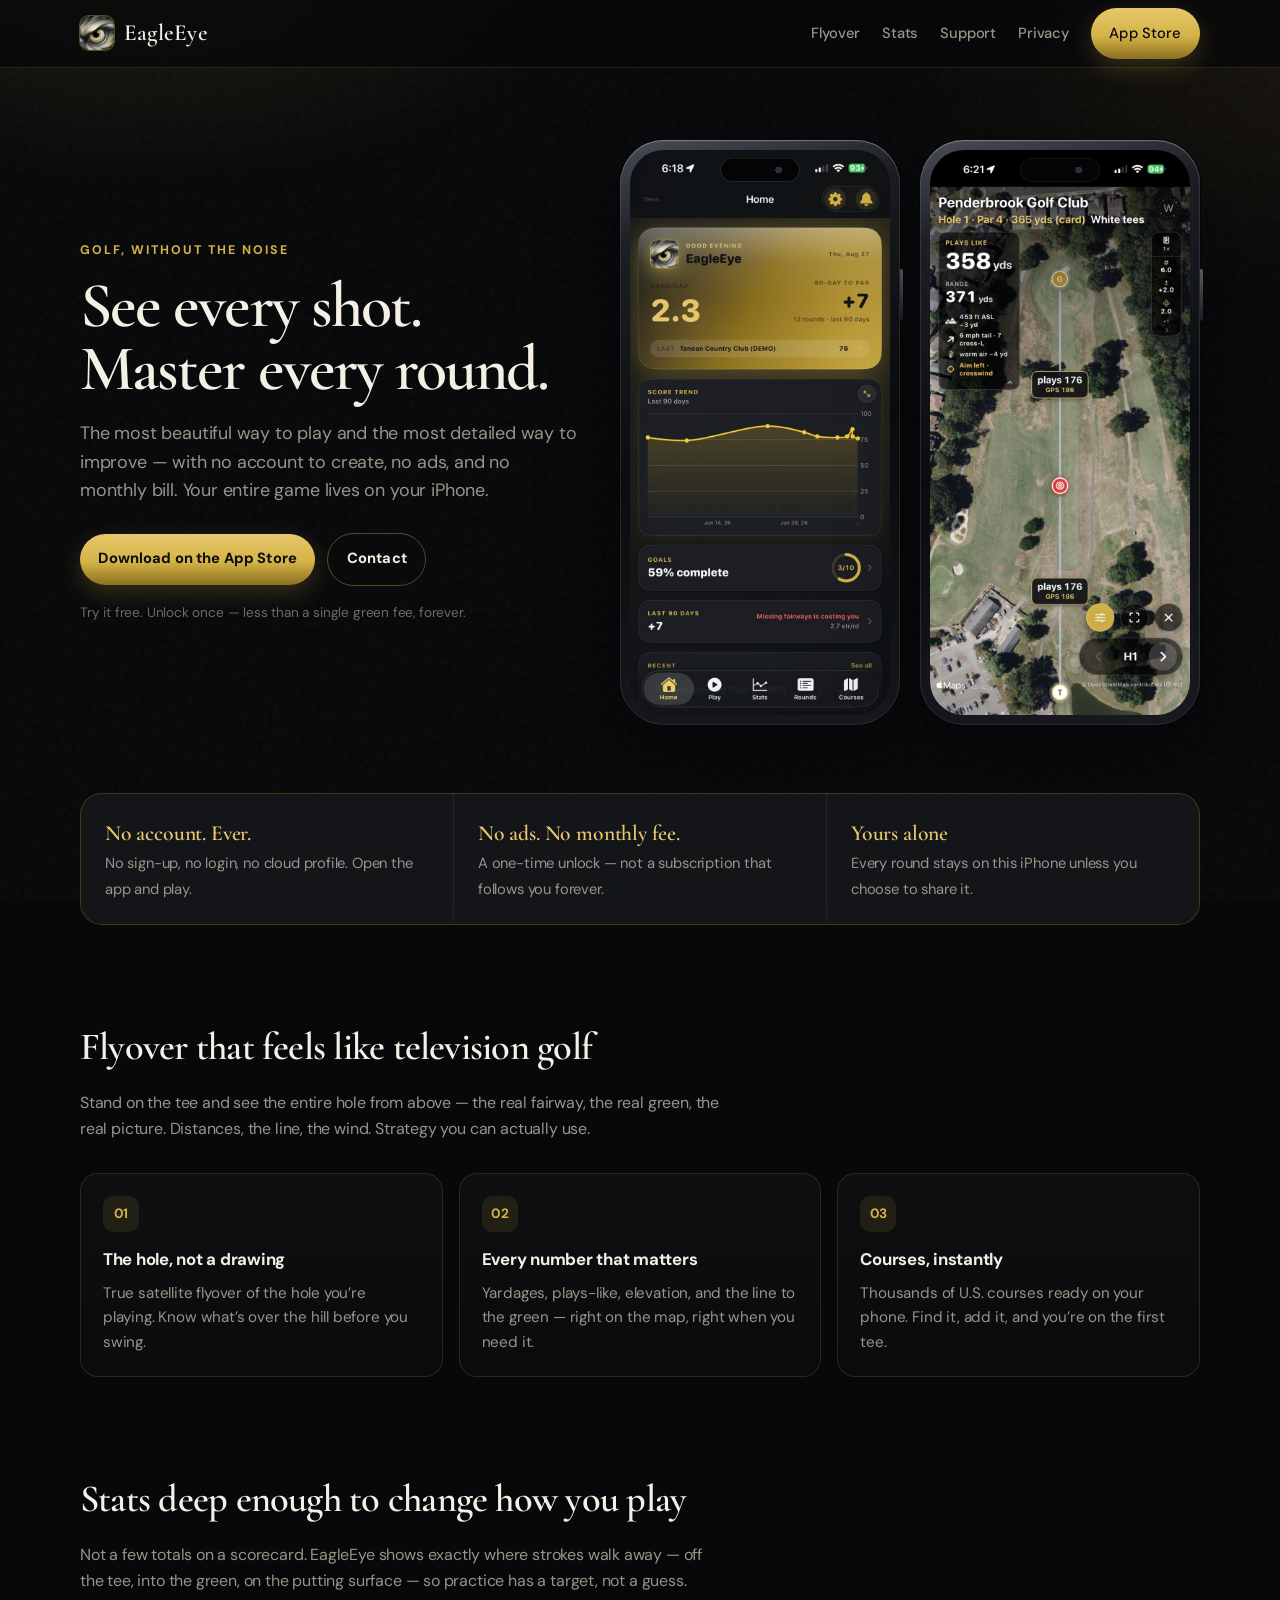
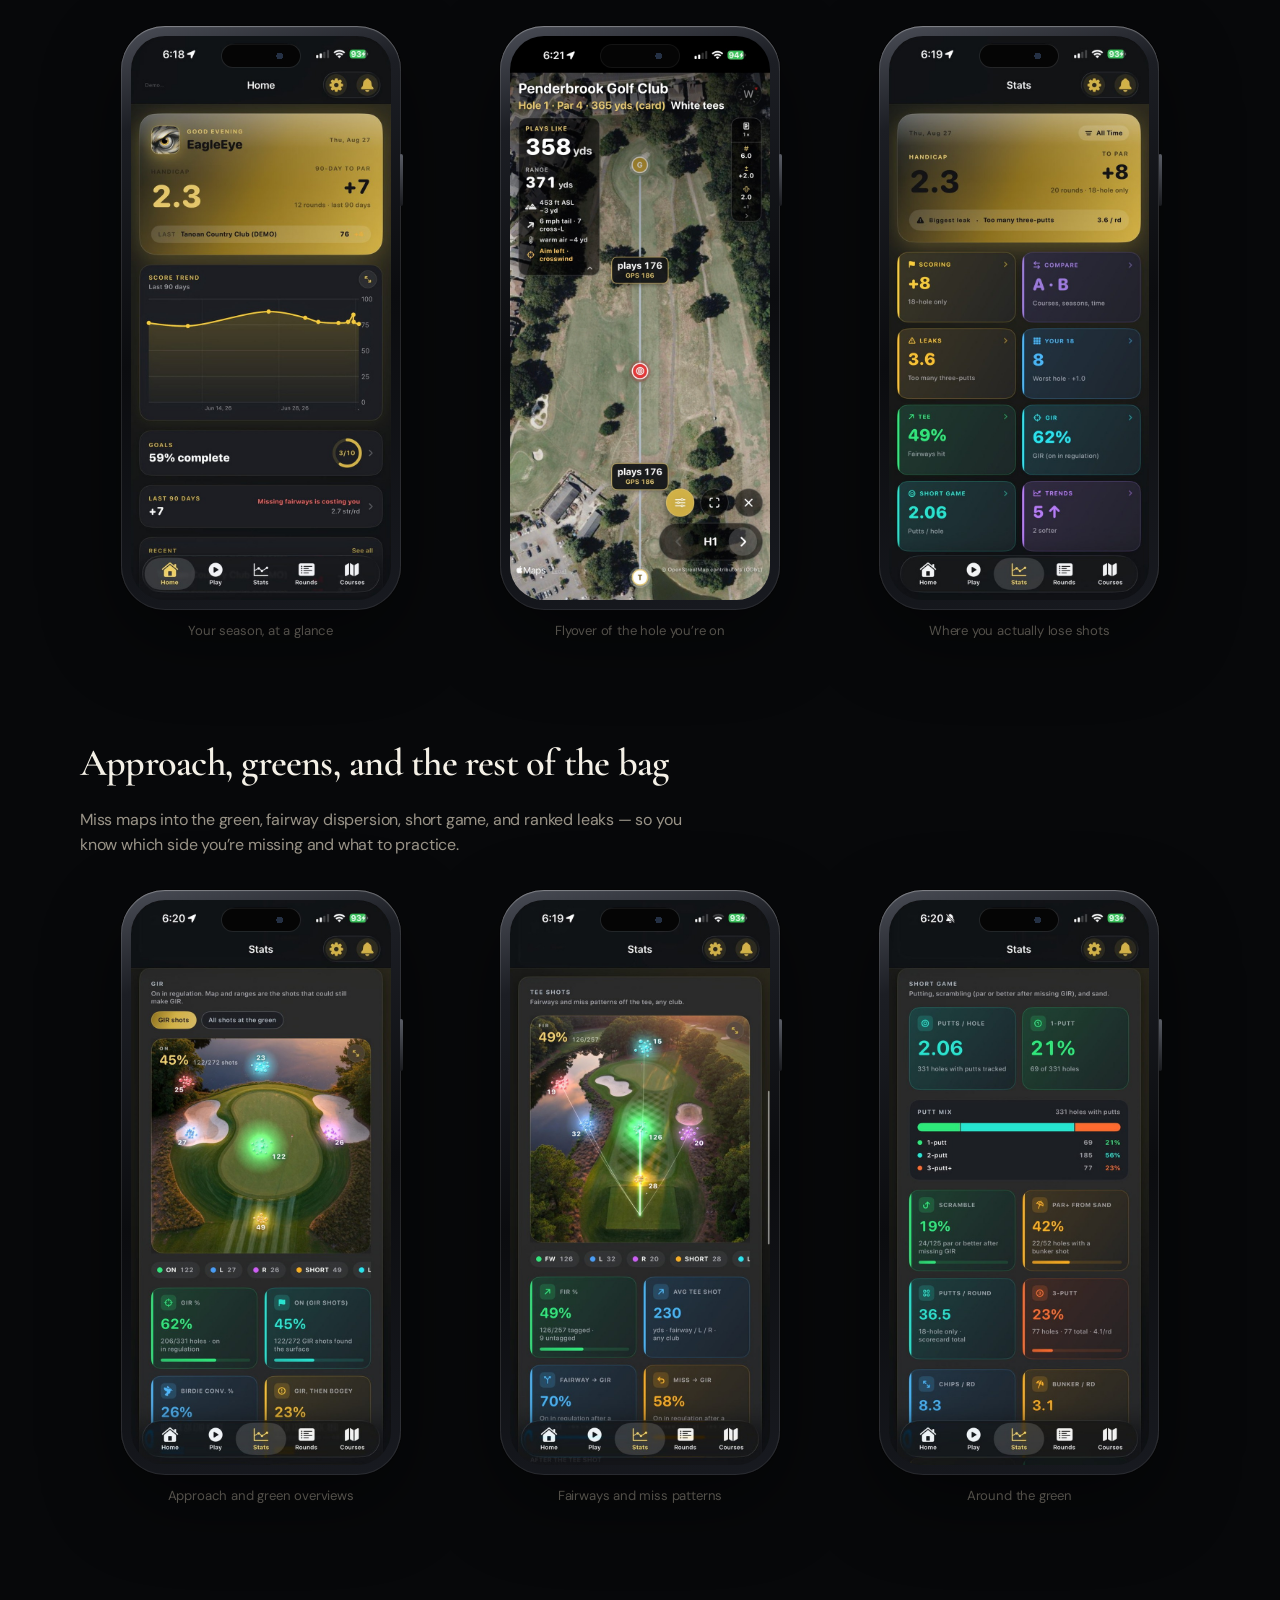
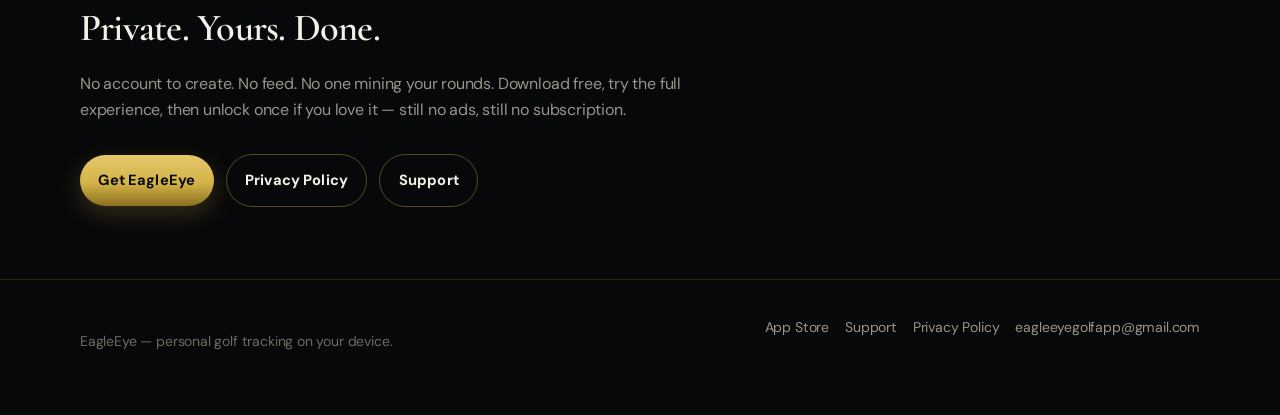
==== commit b0b2426f: "Replace the flyover screenshot with Flyover_best (Penderbrook). Resized to 720x1564 so it fills the " ====
--- a/index.html
+++ b/index.html
@@ -65,7 +65,7 @@
           <img src="assets/ui-home.jpg" alt="EagleEye home" width="720" height="1564" />
         </div>
         <div class="device front">
-          <img src="assets/ui-flyover.jpg" alt="EagleEye satellite flyover of a golf hole" width="720" height="1564" />
+          <img src="assets/ui-flyover.jpg?v=penderbrook" alt="EagleEye satellite flyover of a golf hole" width="720" height="1564" />
         </div>
       </div>
     </section>
@@ -112,7 +112,7 @@
         </figure>
         <figure>
           <div class="device">
-            <img src="assets/ui-flyover.jpg" alt="EagleEye hole flyover" width="720" height="1564" />
+            <img src="assets/ui-flyover.jpg?v=penderbrook" alt="EagleEye hole flyover" width="720" height="1564" />
           </div>
           <figcaption>Flyover of the hole you’re on</figcaption>
         </figure>
